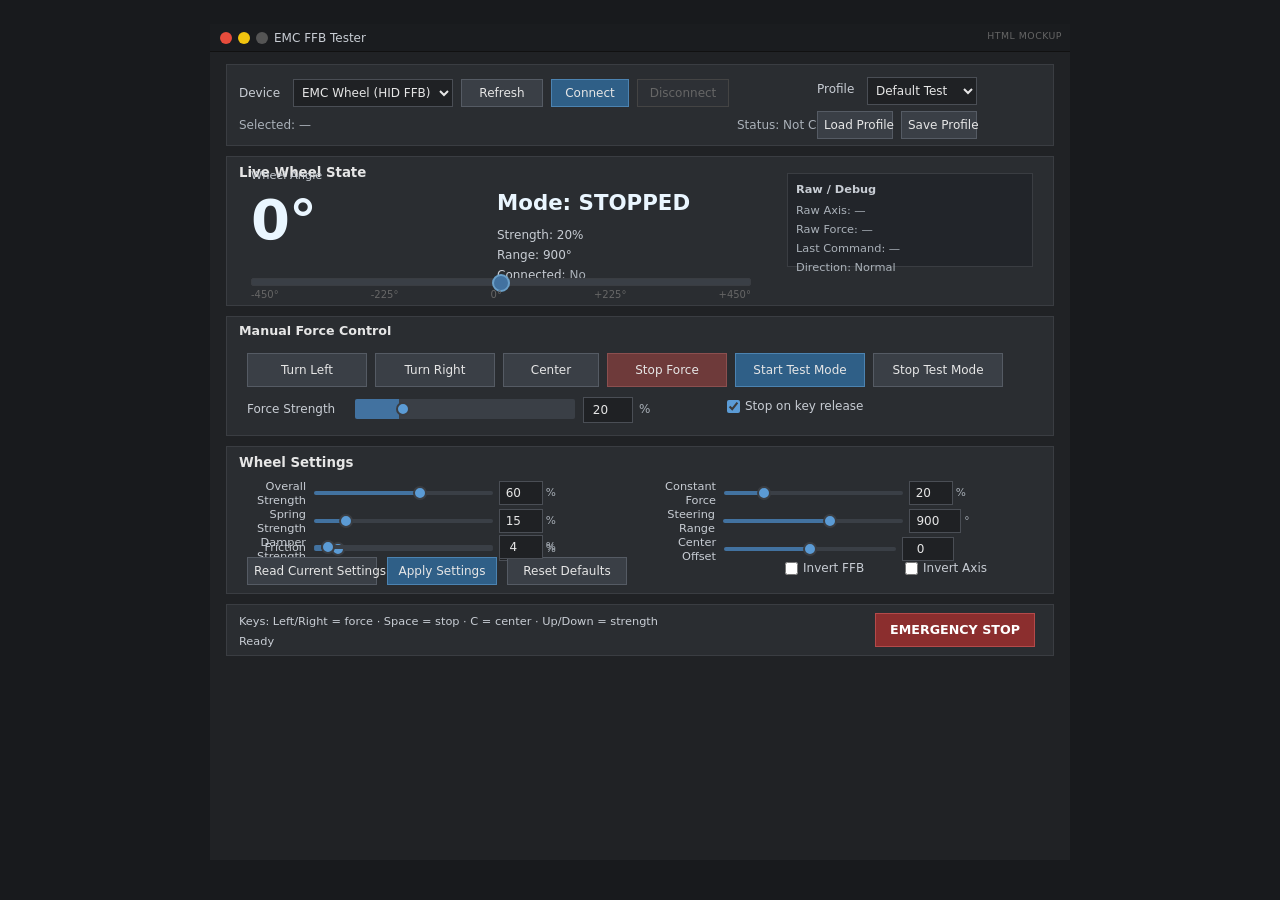
==== ui-mockup-tester/index.html @ 5492c354 "Add HTML mockup of EMC FFB Tester UI in ui-mockup-tester/ Co-authored-by: CyberBrainiac1 <85799791+C" ====
<!DOCTYPE html>
<html lang="en">
<head>
<meta charset="UTF-8">
<meta name="viewport" content="width=device-width, initial-scale=1.0">
<title>EMC FFB Tester – UI Mockup</title>
<style>
/* ── Reset / Base ───────────────────────────────────────────────────────── */
*, *::before, *::after { box-sizing: border-box; margin: 0; padding: 0; }

body {
  background: #181a1d;
  font-family: "Segoe UI", system-ui, sans-serif;
  font-size: 9pt;
  color: #E6E6E6;
  display: flex;
  justify-content: center;
  padding: 24px 12px 40px;
  min-height: 100vh;
}

/* ── App window ─────────────────────────────────────────────────────────── */
#app-window {
  width: 860px;
  background: #202225;
  position: relative;
  user-select: none;
}

/* title bar chrome */
#title-bar {
  background: #1A1C1F;
  border-bottom: 1px solid #111;
  height: 28px;
  display: flex;
  align-items: center;
  padding: 0 10px;
  gap: 6px;
}
#title-bar .tb-title { flex: 1; font-size: 9pt; color: #C8CDD4; }
.tb-btn {
  width: 12px; height: 12px; border-radius: 50%;
  border: none; cursor: default; display: inline-block;
}
.tb-close   { background: #e74c3c; }
.tb-min     { background: #f1c40f; }
.tb-noresize{ background: #555; cursor: not-allowed; }

/* ── Panel base ─────────────────────────────────────────────────────────── */
.panel {
  background: #2A2D31;
  border: 1px solid #3A3D42;
  position: absolute;
}

.panel-title {
  position: absolute;
  font-size: 10pt;
  font-weight: 700;
  color: #E6E6E6;
  left: 12px; top: 8px;
}

/* ── Content area (below title bar) ─────────────────────────────────────── */
#content {
  position: relative;
  height: 620px;         /* inner content height */
  background: #202225;
  overflow: hidden;
}

/* ── Typography helpers ─────────────────────────────────────────────────── */
.dim  { color: #C8CDD4; }
.dim2 { color: #AAB1B9; }
.warn { color: #D8B86A; font-size: 8pt; }
.active-color { color: #4CAF50; }
.error-color  { color: #C94040; }
.left-color   { color: #5B9BD5; }
.right-color  { color: #D57B5B; }
.info-color   { color: #EAF6FF; }

/* ── Buttons ─────────────────────────────────────────────────────────────── */
button {
  background: #3A3F46;
  color: #E6E6E6;
  border: 1px solid #555B64;
  font-family: inherit;
  font-size: 9pt;
  cursor: pointer;
  padding: 0 6px;
  border-radius: 0;
  line-height: 1;
  white-space: nowrap;
  transition: background 0.08s;
}
button:hover { background: #4A5059; }
button:active { background: #545C66; }
button:disabled { color: #666; border-color: #444; cursor: default; background: #2D3035; }

button.primary  { background: #2F5F87; border-color: #4C83B1; }
button.primary:hover { background: #3972A0; }
button.danger   { background: #6E3A3A; border-color: #8B4F4F; }
button.danger:hover { background: #8B4A4A; }
button.emerg    { background: #8B2E2E; border-color: #B44A4A; color: #fff; font-weight: 700; }
button.emerg:hover { background: #B44A4A; }
button.active-preset { background: #2F5F87 !important; border-color: #4C83B1 !important; }

/* ── Inputs ──────────────────────────────────────────────────────────────── */
select, input[type="number"] {
  background: #1F2124;
  color: #E6E6E6;
  border: 1px solid #4A4E55;
  font-family: inherit;
  font-size: 9pt;
  padding: 0 4px;
  outline: none;
}
select { cursor: pointer; }
select:focus, input[type="number"]:focus { border-color: #4C83B1; }

input[type="range"] {
  -webkit-appearance: none;
  appearance: none;
  background: #3A3F46;
  height: 4px;
  border-radius: 2px;
  outline: none;
  cursor: pointer;
  width: 100%;
}
input[type="range"]::-webkit-slider-thumb {
  -webkit-appearance: none;
  appearance: none;
  width: 14px; height: 14px;
  border-radius: 50%;
  background: #5B9BD5;
  cursor: pointer;
  border: 2px solid #3A3D42;
}
input[type="range"]::-moz-range-thumb {
  width: 14px; height: 14px;
  border-radius: 50%;
  background: #5B9BD5;
  cursor: pointer;
  border: 2px solid #3A3D42;
}
/* filled track via gradient */
input[type="range"].rangetrack {
  background: linear-gradient(to right, #4272A0 0%, #4272A0 var(--val,20%), #3A3F46 var(--val,20%), #3A3F46 100%);
}

input[type="checkbox"] { accent-color: #5B9BD5; cursor: pointer; }

/* label-checkbox combos */
.chk-label {
  display: flex; align-items: center; gap: 5px;
  font-size: 9pt; color: #C8CDD4; cursor: pointer;
}

/* ── Absolute-positioned content helpers ─────────────────────────────────── */
.abs { position: absolute; }

/* ── ═══════════════════════════════════════════════════════════════════════ */
/* SECTION 1 — TOP DEVICE BAR   X:16 Y:12 W:828 H:82                        */
/* ════════════════════════════════════════════════════════════════════════== */
#top-bar { left:16px; top:12px; width:828px; height:82px; }

#top-bar .lbl-device  { left:12px;  top:18px;  width:50px;  height:20px; line-height:20px; }
#top-bar #cbo-device  { left:66px;  top:14px;  width:160px; height:28px; }
#top-bar #btn-refresh { left:234px; top:14px;  width:82px;  height:28px; }
#top-bar #btn-connect { left:324px; top:14px;  width:78px;  height:28px; }
#top-bar #btn-disc    { left:410px; top:14px;  width:92px;  height:28px; }

#top-bar #lbl-selected   { left:12px;  top:52px; width:360px; height:16px; color:#AAB1B9; line-height:16px; }
#top-bar #lbl-conn-status{ left:510px; top:52px; width:200px; height:16px; color:#AAB1B9; line-height:16px; }

/* Profile controls — right side */
#top-bar .lbl-profile  { left:590px; top:14px; width:46px; height:20px; line-height:20px; }
#top-bar #cbo-profile  { left:640px; top:12px; width:110px; height:28px; }
/* load/save sit below */
#top-bar #btn-load-profile { left:590px; top:46px; width:76px; height:28px; }
#top-bar #btn-save-profile { left:674px; top:46px; width:76px; height:28px; }

/* ── ═══════════════════════════════════════════════════════════════════════ */
/* SECTION 2 — LIVE STATUS PANEL   X:16 Y:104 W:828 H:150                   */
/* ════════════════════════════════════════════════════════════════════════== */
#live-panel { left:16px; top:104px; width:828px; height:150px; }

/* A — Large angle */
#lbl-angle-title { left:24px; top:10px; width:100px; height:16px; color:#C8CDD4; font-size:8.5pt; line-height:16px; }
#lbl-angle {
  position: absolute;
  left:24px; top:28px; width:220px; height:70px;
  font-size:42pt; font-weight:700;
  color: #EAF6FF;
  line-height:70px;
  letter-spacing:-1px;
  transition: color 0.15s;
}

/* C — Force mode */
#lbl-force-mode {
  position: absolute;
  left:270px; top:28px; width:260px; height:36px;
  font-size:16pt; font-weight:700;
  color: #EAF6FF;
  line-height:36px;
}

/* D — State lines */
#live-state-lines {
  position: absolute;
  left:270px; top:68px; width:260px; height:64px;
  color:#C8CDD4; font-size:9pt; line-height:20px;
}

/* E — Raw values */
#raw-values {
  position: absolute;
  left:560px; top:16px; width:246px; height:94px;
  color:#AAB1B9; font-size:8.5pt; line-height:19px;
  background: #22252A;
  border: 1px solid #3A3D42;
  padding: 6px 8px;
}
#raw-values .rv-title { font-weight:700; color:#C8CDD4; margin-bottom:2px; }

/* F — Position bar */
#pos-bar-wrap {
  position: absolute;
  left:24px; top:112px; width:500px; height:26px;
}
#pos-track {
  position: absolute;
  top:9px; left:0; width:100%; height:8px;
  background: #3A3F46;
  border: 1px solid #3A3D42;
  border-radius: 2px;
  overflow: visible;
}
#pos-center-mark {
  position: absolute;
  left:50%; top:-4px;
  width:2px; height:16px;
  background: #555B64;
  transform: translateX(-50%);
}
#pos-marker {
  position: absolute;
  top:-5px; left:50%;
  width:18px; height:18px;
  background: #4272A0;
  border: 2px solid #6A9FC8;
  border-radius: 50%;
  transform: translateX(-50%);
  transition: left 0.12s;
  cursor: default;
}
#pos-labels {
  position: absolute;
  top:20px; left:0; width:100%;
  display:flex; justify-content:space-between;
  font-size:7.5pt; color:#666;
}

/* ── ═══════════════════════════════════════════════════════════════════════ */
/* SECTION 3 — MANUAL FORCE CONTROL   X:16 Y:264 W:828 H:120                */
/* ════════════════════════════════════════════════════════════════════════== */
#force-panel { left:16px; top:264px; width:828px; height:120px; }
#force-panel .panel-title { top:6px; font-size:9.5pt; }

/* button row Y:40 */
#force-panel #btn-turn-left  { left:20px;  top:36px; width:120px; height:34px; }
#force-panel #btn-turn-right { left:148px; top:36px; width:120px; height:34px; }
#force-panel #btn-center     { left:276px; top:36px; width:96px;  height:34px; }
#force-panel #btn-stop-force { left:380px; top:36px; width:120px; height:34px; }
#force-panel #btn-start-test { left:508px; top:36px; width:130px; height:34px; }
#force-panel #btn-stop-test  { left:646px; top:36px; width:130px; height:34px; }

/* strength row */
#force-panel .lbl-str   { left:20px;  top:84px; width:100px; height:16px; line-height:16px; color:#C8CDD4; }
#force-panel #sld-str   { left:128px; top:82px; width:220px; height:20px; }
#force-panel #num-str   { left:356px; top:80px; width:50px;  height:26px; text-align:center; }
#force-panel .lbl-pct   { left:412px; top:84px; width:20px;  height:16px; color:#AAB1B9; line-height:16px; }
#force-panel #chk-stop-key-wrap { left:500px; top:82px; }

/* ── ═══════════════════════════════════════════════════════════════════════ */
/* SECTION 4 — WHEEL SETTINGS   X:16 Y:394 W:828 H:148                      */
/* ════════════════════════════════════════════════════════════════════════== */
#settings-panel { left:16px; top:394px; width:828px; height:148px; }

/* two-column layout */
/* Left column: label X:20, slider X:140, numeric X:316 */
/* Right column: label X:430, slider X:560, numeric X:736 */
/* rows Y: 32, 60, 88, 116 */

.sl-row { position: absolute; display: flex; align-items: center; gap: 0; }
.sl-label  { width:110px; color:#C8CDD4; font-size:8.5pt; text-align:right; padding-right:8px; }
.sl-slider { width:166px; }
.sl-num    { width:44px;  height:24px; text-align:center; margin-left:6px; }
.sl-suffix { width:20px;  color:#AAB1B9; font-size:8pt; padding-left:3px; line-height:24px; }

/* left col rows */
.lc-r1 { left:20px; top:32px; }
.lc-r2 { left:20px; top:60px; }
.lc-r3 { left:20px; top:88px; }
.lc-r4 { left:20px; top:116px; }

/* right col rows */
.rc-r1 { left:430px; top:32px; }
.rc-r2 { left:430px; top:60px; }
.rc-r3 { left:430px; top:88px; }

/* checkboxes */
#chk-inv-ffb-wrap  { position:absolute; left:558px; top:114px; }
#chk-inv-axis-wrap { position:absolute; left:678px; top:114px; }

/* settings action buttons */
#settings-panel #btn-read-settings  { position:absolute; left:20px;  top:110px; width:130px; height:28px; }
#settings-panel #btn-apply-settings { position:absolute; left:160px; top:110px; width:110px; height:28px; }
#settings-panel #btn-reset-defaults { position:absolute; left:280px; top:110px; width:120px; height:28px; }

/* ── ═══════════════════════════════════════════════════════════════════════ */
/* SECTION 5 — BOTTOM BAR   X:16 Y:552 W:828 H:52                           */
/* ════════════════════════════════════════════════════════════════════════== */
#bottom-bar { left:16px; top:552px; width:828px; height:52px; }

#bottom-bar #lbl-kb-help   { position:absolute; left:12px; top:8px;  width:420px; height:16px; color:#C8CDD4; font-size:8.5pt; line-height:16px; }
#bottom-bar #lbl-status    { position:absolute; left:12px; top:28px; width:500px; height:16px; color:#C8CDD4; font-size:8.5pt; line-height:16px; }
#bottom-bar #btn-emerg-stop{ position:absolute; left:648px; top:8px; width:160px; height:34px; font-size:9.5pt; }

/* ── Toast notification ─────────────────────────────────────────────────── */
#toast {
  position: fixed;
  bottom: 16px; right: 20px;
  background: #2A2D31;
  border: 1px solid #3A3D42;
  color: #C8CDD4;
  padding: 6px 14px;
  font-size: 8.5pt;
  opacity: 0;
  pointer-events: none;
  transition: opacity 0.2s;
  z-index: 999;
}
#toast.show { opacity: 1; }

/* ── Mockup badge ───────────────────────────────────────────────────────── */
#mockup-badge {
  position: absolute;
  right: 8px; top: 6px;
  font-size: 7pt;
  color: #666;
  letter-spacing: 0.5px;
  text-transform: uppercase;
  pointer-events: none;
}
</style>
</head>
<body>

<div id="app-window">

  <!-- Title bar chrome -->
  <div id="title-bar">
    <span class="tb-btn tb-close" title="Close"></span>
    <span class="tb-btn tb-min"   title="Minimise"></span>
    <span class="tb-btn tb-noresize" title="Maximise disabled"></span>
    <span class="tb-title">EMC FFB Tester</span>
    <span id="mockup-badge">HTML Mockup</span>
  </div>

  <!-- ═══════════════════════════════════════════════════════════════════════ -->
  <!-- CONTENT AREA                                                           -->
  <!-- ═══════════════════════════════════════════════════════════════════════ -->
  <div id="content">

    <!-- ── SECTION 1: TOP DEVICE BAR ─────────────────────────────────────── -->
    <div id="top-bar" class="panel abs">

      <!-- device label -->
      <span class="abs lbl-device dim">Device</span>

      <!-- device dropdown -->
      <select id="cbo-device" class="abs">
        <option value="">— No device found —</option>
        <option value="wheel1" selected>EMC Wheel (HID FFB)</option>
        <option value="wheel2">Logitech G29</option>
        <option value="wheel3">Thrustmaster T300</option>
      </select>

      <button id="btn-refresh"  class="abs" onclick="doRefresh()">Refresh</button>
      <button id="btn-connect"  class="abs primary" onclick="doConnect()">Connect</button>
      <button id="btn-disc"     class="abs" onclick="doDisconnect()" disabled>Disconnect</button>

      <span id="lbl-selected"    class="abs">Selected: —</span>
      <span id="lbl-conn-status" class="abs">Status: Not Connected</span>

      <!-- Profile controls -->
      <span class="abs lbl-profile dim">Profile</span>
      <select id="cbo-profile" class="abs">
        <option>Default Test</option>
        <option>Low Force Bench</option>
        <option>Strong Center</option>
        <option>Left/Right Debug</option>
      </select>
      <button id="btn-load-profile" class="abs" onclick="doLoadProfile()">Load Profile</button>
      <button id="btn-save-profile" class="abs" onclick="doSaveProfile()">Save Profile</button>
    </div>

    <!-- ── SECTION 2: LIVE STATUS / WHEEL STATE ───────────────────────────── -->
    <div id="live-panel" class="panel abs">
      <span class="panel-title">Live Wheel State</span>

      <!-- A — Angle label -->
      <span id="lbl-angle-title" class="abs dim">Wheel Angle</span>

      <!-- A — Large angle number -->
      <div id="lbl-angle" class="abs info-color">0°</div>

      <!-- C — Force mode -->
      <div id="lbl-force-mode" class="abs info-color">Mode: STOPPED</div>

      <!-- D — State lines -->
      <div id="live-state-lines" class="abs">
        <div>Strength: <span id="live-strength">20</span>%</div>
        <div>Range: <span id="live-range">900</span>°</div>
        <div>Connected: <span id="live-conn" class="dim2">No</span></div>
      </div>

      <!-- E — Raw values -->
      <div id="raw-values" class="abs">
        <div class="rv-title">Raw / Debug</div>
        <div>Raw Axis: <span id="raw-axis">—</span></div>
        <div>Raw Force: <span id="raw-force">—</span></div>
        <div>Last Command: <span id="last-cmd">—</span></div>
        <div>Direction: <span id="raw-dir">Normal</span></div>
      </div>

      <!-- F — Wheel position bar -->
      <div id="pos-bar-wrap" class="abs">
        <div id="pos-track">
          <div id="pos-center-mark"></div>
          <div id="pos-marker"></div>
        </div>
        <div id="pos-labels">
          <span>-450°</span>
          <span>-225°</span>
          <span>0°</span>
          <span>+225°</span>
          <span>+450°</span>
        </div>
      </div>
    </div>

    <!-- ── SECTION 3: MANUAL FORCE CONTROL ───────────────────────────────── -->
    <div id="force-panel" class="panel abs">
      <span class="panel-title">Manual Force Control</span>

      <!-- buttons row -->
      <button id="btn-turn-left"  class="abs"          onmousedown="startForce('left')"  onmouseup="releaseForce()"  onmouseleave="releaseForce()">Turn Left</button>
      <button id="btn-turn-right" class="abs"          onmousedown="startForce('right')" onmouseup="releaseForce()"  onmouseleave="releaseForce()">Turn Right</button>
      <button id="btn-center"     class="abs"          onclick="doCenter()">Center</button>
      <button id="btn-stop-force" class="abs danger"   onclick="doStopForce()">Stop Force</button>
      <button id="btn-start-test" class="abs primary"  onclick="doStartTest()">Start Test Mode</button>
      <button id="btn-stop-test"  class="abs"          onclick="doStopTest()">Stop Test Mode</button>

      <!-- strength row -->
      <span class="abs lbl-str dim">Force Strength</span>
      <input id="sld-str" class="abs rangetrack" type="range" min="0" max="100" value="20"
             oninput="syncStrength(this.value, 'sld')">
      <input id="num-str" class="abs" type="number" min="0" max="100" value="20"
             oninput="syncStrength(this.value, 'num')">
      <span class="abs lbl-pct dim2">%</span>
      <span id="chk-stop-key-wrap" class="abs">
        <label class="chk-label">
          <input id="chk-stop-key" type="checkbox" checked>
          Stop on key release
        </label>
      </span>
    </div>

    <!-- ── SECTION 4: WHEEL SETTINGS ─────────────────────────────────────── -->
    <div id="settings-panel" class="panel abs">
      <span class="panel-title">Wheel Settings</span>

      <!-- LEFT COLUMN -->
      <!-- Row 1: Overall Strength -->
      <div class="sl-row abs lc-r1">
        <span class="sl-label">Overall Strength</span>
        <input class="sl-slider rangetrack" type="range" min="0" max="100" value="60"
               data-pair="nud-overall" oninput="syncPair(this)">
        <input class="sl-num" id="nud-overall" type="number" min="0" max="100" value="60"
               data-pair-sld="0" oninput="syncPairNum(this)">
        <span class="sl-suffix dim2">%</span>
      </div>

      <!-- Row 2: Spring Strength -->
      <div class="sl-row abs lc-r2">
        <span class="sl-label">Spring Strength</span>
        <input class="sl-slider rangetrack" type="range" min="0" max="100" value="15"
               data-pair="nud-spring" oninput="syncPair(this)">
        <input class="sl-num" id="nud-spring" type="number" min="0" max="100" value="15"
               data-pair-sld="1" oninput="syncPairNum(this)">
        <span class="sl-suffix dim2">%</span>
      </div>

      <!-- Row 3: Damper Strength -->
      <div class="sl-row abs lc-r3">
        <span class="sl-label">Damper Strength</span>
        <input class="sl-slider rangetrack" type="range" min="0" max="100" value="10"
               data-pair="nud-damper" oninput="syncPair(this)">
        <input class="sl-num" id="nud-damper" type="number" min="0" max="100" value="10"
               data-pair-sld="2" oninput="syncPairNum(this)">
        <span class="sl-suffix dim2">%</span>
      </div>

      <!-- Row 4: Friction Strength  (also used for settings-action buttons) -->
      <div class="sl-row abs lc-r4" id="lc-r4-friction" style="top:116px; left:20px;">
        <!-- Friction row is hidden behind action buttons; move up slightly -->
      </div>

      <!-- RIGHT COLUMN -->
      <!-- Row 1: Constant Force -->
      <div class="sl-row abs rc-r1">
        <span class="sl-label">Constant Force</span>
        <input class="sl-slider rangetrack" type="range" min="0" max="100" value="20"
               data-pair="nud-const" oninput="syncPair(this)">
        <input class="sl-num" id="nud-const" type="number" min="0" max="100" value="20"
               oninput="syncPairNum(this)">
        <span class="sl-suffix dim2">%</span>
      </div>

      <!-- Row 2: Steering Range -->
      <div class="sl-row abs rc-r2">
        <span class="sl-label">Steering Range</span>
        <input class="sl-slider rangetrack" type="range" min="90" max="1440" value="900"
               data-pair="nud-range" oninput="syncPair(this); document.getElementById('live-range').textContent=this.value;">
        <input class="sl-num" id="nud-range" type="number" min="90" max="1440" value="900"
               style="width:52px" oninput="syncPairNum(this)">
        <span class="sl-suffix dim2">°</span>
      </div>

      <!-- Row 3: Center Offset -->
      <div class="sl-row abs rc-r3">
        <span class="sl-label">Center Offset</span>
        <input class="sl-slider rangetrack" type="range" min="-500" max="500" value="0"
               data-pair="nud-center-off" oninput="syncPair(this)">
        <input class="sl-num" id="nud-center-off" type="number" min="-500" max="500" value="0"
               style="width:52px" oninput="syncPairNum(this)">
      </div>

      <!-- Checkboxes -->
      <span id="chk-inv-ffb-wrap">
        <label class="chk-label">
          <input id="chk-inv-ffb"  type="checkbox"> Invert FFB
        </label>
      </span>
      <span id="chk-inv-axis-wrap">
        <label class="chk-label">
          <input id="chk-inv-axis" type="checkbox"> Invert Axis
        </label>
      </span>

      <!-- Action buttons -->
      <button id="btn-read-settings"  onclick="doReadSettings()">Read Current Settings</button>
      <button id="btn-apply-settings" class="primary" onclick="doApplySettings()">Apply Settings</button>
      <button id="btn-reset-defaults" onclick="doResetDefaults()">Reset Defaults</button>

      <!-- Friction row (Row 4 left) — shifted up to avoid overlap with action buttons -->
      <div class="sl-row abs" style="top:88px; left:20px;">
        <span class="sl-label">Friction</span>
        <input class="sl-slider rangetrack" type="range" min="0" max="100" value="4"
               data-pair="nud-friction" oninput="syncPair(this)">
        <input class="sl-num" id="nud-friction" type="number" min="0" max="100" value="4"
               oninput="syncPairNum(this)">
        <span class="sl-suffix dim2">%</span>
      </div>

    </div>

    <!-- ── SECTION 5: BOTTOM BAR ──────────────────────────────────────────── -->
    <div id="bottom-bar" class="panel abs">
      <span id="lbl-kb-help" class="dim">Keys: Left/Right = force · Space = stop · C = center · Up/Down = strength</span>
      <span id="lbl-status"  class="dim">Ready</span>
      <button id="btn-emerg-stop" class="emerg" onclick="doEmergencyStop()">EMERGENCY STOP</button>
    </div>

  </div><!-- /content -->
</div><!-- /app-window -->

<div id="toast"></div>

<!-- ═══════════════════════════════════════════════════════════════════════ -->
<!-- JAVASCRIPT                                                             -->
<!-- ═══════════════════════════════════════════════════════════════════════ -->
<script>
"use strict";

// ── App state ─────────────────────────────────────────────────────────────

const state = {
  connected: false,
  testMode: false,
  currentForce: 'none',  // 'none' | 'left' | 'right' | 'center'
  angle: 0,
  strength: 20,
  liveAngleAnim: null,
  keyLeft: false,
  keyRight: false,
};

// ── Slider ↔ number sync ──────────────────────────────────────────────────

function updateRangeTrack(el) {
  const min = parseFloat(el.min) || 0;
  const max = parseFloat(el.max) || 100;
  const val = parseFloat(el.value);
  const pct = ((val - min) / (max - min) * 100).toFixed(1);
  el.style.setProperty('--val', pct + '%');
  el.style.background = `linear-gradient(to right, #4272A0 0%, #4272A0 ${pct}%, #3A3F46 ${pct}%, #3A3F46 100%)`;
}

function syncPair(sliderEl) {
  const numId = sliderEl.getAttribute('data-pair');
  if (numId) {
    const numEl = document.getElementById(numId);
    if (numEl) numEl.value = sliderEl.value;
  }
  updateRangeTrack(sliderEl);
}

function syncPairNum(numEl) {
  // find sibling slider in same .sl-row
  const row = numEl.closest('.sl-row');
  if (!row) return;
  const sld = row.querySelector('input[type="range"]');
  if (sld) {
    sld.value = numEl.value;
    updateRangeTrack(sld);
  }
}

function syncStrength(val, source) {
  val = Math.max(0, Math.min(100, parseInt(val) || 0));
  document.getElementById('sld-str').value = val;
  document.getElementById('num-str').value = val;
  updateRangeTrack(document.getElementById('sld-str'));
  state.strength = val;
  document.getElementById('live-strength').textContent = val;
  document.getElementById('raw-force').textContent = state.connected ? val : '—';
}

// ── Initialise all range tracks ───────────────────────────────────────────

document.querySelectorAll('input[type="range"].rangetrack').forEach(el => {
  updateRangeTrack(el);
});

// ── Status helpers ────────────────────────────────────────────────────────

function setStatus(msg) {
  document.getElementById('lbl-status').textContent = msg;
}

function setForceMode(label, cssClass) {
  const el = document.getElementById('lbl-force-mode');
  el.textContent = 'Mode: ' + label;
  el.className = 'abs ' + (cssClass || 'info-color');
}

function showToast(msg, duration = 1800) {
  const t = document.getElementById('toast');
  t.textContent = msg;
  t.classList.add('show');
  clearTimeout(t._tid);
  t._tid = setTimeout(() => t.classList.remove('show'), duration);
}

// ── Angle indicator ───────────────────────────────────────────────────────

function setAngle(deg) {
  // clamp to ±450 for visual bar
  const clampedDeg = Math.max(-450, Math.min(450, deg));
  state.angle = deg;

  document.getElementById('lbl-angle').textContent = Math.round(deg) + '°';

  // colour hint
  const el = document.getElementById('lbl-angle');
  if (Math.abs(deg) < 15) el.className = 'abs info-color';
  else if (deg < 0)        el.className = 'abs left-color';
  else                     el.className = 'abs right-color';

  // position bar: 0% = far left (-450), 50% = center, 100% = far right (+450)
  const pct = ((clampedDeg + 450) / 900) * 100;
  document.getElementById('pos-marker').style.left = pct + '%';

  document.getElementById('raw-axis').textContent = state.connected
    ? Math.round(deg * 13.6).toString()
    : '—';
}

// ── Simulated live angle animation ────────────────────────────────────────

function startAngleAnim(targetDeg, speed = 3) {
  stopAngleAnim();
  state.liveAngleAnim = setInterval(() => {
    const cur = state.angle;
    const diff = targetDeg - cur;
    if (Math.abs(diff) < 0.5) {
      setAngle(targetDeg);
    } else {
      setAngle(cur + diff * 0.12 + (diff > 0 ? speed : -speed) * 0.04);
    }
  }, 30);
}

function stopAngleAnim() {
  if (state.liveAngleAnim) {
    clearInterval(state.liveAngleAnim);
    state.liveAngleAnim = null;
  }
}

function animateTo(deg) {
  startAngleAnim(deg);
}

// ── Device connect / disconnect ───────────────────────────────────────────

function doRefresh() {
  const cbo = document.getElementById('cbo-device');
  setStatus('Scanning for devices…');
  // simulate a brief scan
  cbo.disabled = true;
  setTimeout(() => {
    cbo.disabled = false;
    setStatus('Found 1 device.');
    showToast('Devices refreshed');
  }, 600);
}

function doConnect() {
  const cbo = document.getElementById('cbo-device');
  const name = cbo.options[cbo.selectedIndex]?.text || '—';
  if (!cbo.value) { setStatus('No device selected.'); return; }

  state.connected = true;
  document.getElementById('btn-connect').disabled  = true;
  document.getElementById('btn-disc').disabled     = false;
  document.getElementById('lbl-conn-status').textContent = 'Status: Connected';
  document.getElementById('lbl-conn-status').className   = 'abs active-color';
  document.getElementById('lbl-selected').textContent    = 'Selected: ' + name;
  document.getElementById('live-conn').textContent       = 'Yes';
  document.getElementById('live-conn').className         = 'active-color';
  document.getElementById('raw-force').textContent       = state.strength;
  document.getElementById('raw-axis').textContent        = '0';
  document.getElementById('raw-dir').textContent         = 'Normal';
  setStatus('Connected to ' + name);
  showToast('Connected to ' + name);

  // simulate live angle drift
  setAngle(0);
  startAngleAnim(0, 0.5);
}

function doDisconnect() {
  state.connected = false;
  state.currentForce = 'none';
  stopAngleAnim();
  setAngle(0);

  document.getElementById('btn-connect').disabled  = false;
  document.getElementById('btn-disc').disabled     = true;
  document.getElementById('lbl-conn-status').textContent = 'Status: Not Connected';
  document.getElementById('lbl-conn-status').className   = 'abs dim2';
  document.getElementById('live-conn').textContent       = 'No';
  document.getElementById('live-conn').className         = 'dim2';
  document.getElementById('raw-axis').textContent        = '—';
  document.getElementById('raw-force').textContent       = '—';
  document.getElementById('last-cmd').textContent        = '—';
  setForceMode('STOPPED', 'info-color');
  setStatus('Disconnected.');
  showToast('Disconnected');
}

// ── Force commands ────────────────────────────────────────────────────────

function startForce(dir) {
  if (!state.connected) { setStatus('Not connected.'); return; }
  stopAngleAnim();

  if (dir === 'left') {
    state.currentForce = 'left';
    setForceMode('LEFT FORCE', 'left-color');
    setStatus('Sending left force (' + state.strength + '%)');
    document.getElementById('last-cmd').textContent = 'LEFT';
    animateTo(-120 * (state.strength / 100));
  } else if (dir === 'right') {
    state.currentForce = 'right';
    setForceMode('RIGHT FORCE', 'right-color');
    setStatus('Sending right force (' + state.strength + '%)');
    document.getElementById('last-cmd').textContent = 'RIGHT';
    animateTo(120 * (state.strength / 100));
  }
}

function releaseForce() {
  if (document.getElementById('chk-stop-key').checked) doStopForce();
}

function doCenter() {
  if (!state.connected) { setStatus('Not connected.'); return; }
  state.currentForce = 'center';
  setForceMode('CENTERING', 'active-color');
  setStatus('Centering…');
  document.getElementById('last-cmd').textContent = 'CENTER';
  animateTo(0);
}

function doStopForce() {
  if (!state.connected && !state.testMode) { setStatus('Not connected.'); return; }
  stopAngleAnim();
  state.currentForce = 'none';
  state.testMode = false;
  setForceMode('STOPPED', 'info-color');
  setStatus('Force stopped.');
  document.getElementById('last-cmd').textContent = 'STOP';
  document.getElementById('btn-start-test').classList.remove('active-preset');
  // gentle return to center
  startAngleAnim(0, 0.3);
}

function doStartTest() {
  if (!state.connected) { setStatus('Not connected.'); return; }
  state.testMode = true;
  setForceMode('TEST MODE', 'warn');
  setStatus('Test mode active — use keys or buttons.');
  document.getElementById('btn-start-test').classList.add('active-preset');
  document.getElementById('last-cmd').textContent = 'TEST_MODE';
  showToast('Test mode started');
}

function doStopTest() {
  doStopForce();
  showToast('Test mode stopped');
}

function doEmergencyStop() {
  stopAngleAnim();
  state.currentForce = 'none';
  state.testMode = false;
  setForceMode('STOPPED', 'info-color');
  setStatus('EMERGENCY STOP.');
  document.getElementById('last-cmd').textContent = 'ESTOP';
  document.getElementById('btn-start-test').classList.remove('active-preset');
  setAngle(0);
  showToast('⚠ EMERGENCY STOP', 2500);
}

// ── Profile controls ──────────────────────────────────────────────────────

function doLoadProfile() {
  const name = document.getElementById('cbo-profile').value;
  const profiles = {
    'Default Test':    { overall:60, spring:15, damper:10, friction:4, constForce:20, range:900 },
    'Low Force Bench': { overall:20, spring:10, damper:0,  friction:0, constForce:10, range:900 },
    'Strong Center':   { overall:60, spring:80, damper:20, friction:10, constForce:20, range:900 },
    'Left/Right Debug':{ overall:40, spring:0,  damper:0,  friction:0, constForce:40, range:900 },
  };
  const p = profiles[name];
  if (!p) return;

  // populate sliders
  setSliderRow('nud-overall',  p.overall);
  setSliderRow('nud-spring',   p.spring);
  setSliderRow('nud-damper',   p.damper);
  setSliderRow('nud-friction', p.friction);
  setSliderRow('nud-const',    p.constForce);
  setSliderRow('nud-range',    p.range);

  document.getElementById('live-range').textContent = p.range;
  setStatus('Profile loaded: ' + name + ' — press Apply Settings to send.');
  showToast('Profile loaded: ' + name);
}

function doSaveProfile() {
  const name = document.getElementById('cbo-profile').value || 'Profile';
  setStatus('Profile saved: ' + name + ' (local)');
  showToast('Profile saved: ' + name);
}

function setSliderRow(numId, value) {
  const numEl = document.getElementById(numId);
  if (!numEl) return;
  numEl.value = value;
  syncPairNum(numEl);
}

// ── Settings panel ────────────────────────────────────────────────────────

function doReadSettings() {
  if (!state.connected) {
    setStatus('Not connected — showing app defaults.');
    showToast('Not connected — defaults shown');
    return;
  }
  // simulate reading from device
  setStatus('Reading settings from device…');
  setTimeout(() => {
    setSliderRow('nud-overall',  60);
    setSliderRow('nud-spring',   15);
    setSliderRow('nud-damper',   10);
    setSliderRow('nud-friction', 4);
    setSliderRow('nud-const',    20);
    setSliderRow('nud-range',    900);
    setSliderRow('nud-center-off', 0);
    document.getElementById('chk-inv-ffb').checked  = false;
    document.getElementById('chk-inv-axis').checked = false;
    document.getElementById('live-range').textContent = '900';
    setStatus('Settings read from device.');
    showToast('Settings loaded from device');
  }, 400);
}

function doApplySettings() {
  if (!state.connected) {
    setStatus('Not connected — settings applied locally.');
    showToast('Applied locally (not connected)');
    return;
  }
  const overall = document.getElementById('nud-overall').value;
  const range   = document.getElementById('nud-range').value;
  document.getElementById('live-strength').textContent = overall;
  document.getElementById('live-range').textContent    = range;
  setStatus('Settings applied.');
  showToast('Settings applied');
}

function doResetDefaults() {
  setSliderRow('nud-overall',    20);
  setSliderRow('nud-spring',     20);
  setSliderRow('nud-damper',     0);
  setSliderRow('nud-friction',   0);
  setSliderRow('nud-const',      20);
  setSliderRow('nud-range',      900);
  setSliderRow('nud-center-off', 0);
  document.getElementById('chk-inv-ffb').checked  = false;
  document.getElementById('chk-inv-axis').checked = false;
  document.getElementById('live-range').textContent = '900';
  setStatus('Reset to defaults.');
  showToast('Reset to defaults');
}

// ── Keyboard handling ─────────────────────────────────────────────────────

document.addEventListener('keydown', e => {
  if (['INPUT','SELECT','TEXTAREA'].includes(document.activeElement.tagName)) return;
  switch (e.code) {
    case 'ArrowLeft':
      if (!state.keyLeft) { state.keyLeft = true; startForce('left'); }
      e.preventDefault(); break;
    case 'ArrowRight':
      if (!state.keyRight) { state.keyRight = true; startForce('right'); }
      e.preventDefault(); break;
    case 'Space':
      doStopForce(); e.preventDefault(); break;
    case 'KeyC':
      doCenter(); e.preventDefault(); break;
    case 'ArrowUp': {
      const v = Math.min(100, state.strength + 5);
      syncStrength(v, 'key'); e.preventDefault(); break;
    }
    case 'ArrowDown': {
      const v = Math.max(0, state.strength - 5);
      syncStrength(v, 'key'); e.preventDefault(); break;
    }
  }
});

document.addEventListener('keyup', e => {
  if (['INPUT','SELECT','TEXTAREA'].includes(document.activeElement.tagName)) return;
  if (e.code === 'ArrowLeft') {
    state.keyLeft = false;
    if (document.getElementById('chk-stop-key').checked && !state.keyRight) releaseForce();
  }
  if (e.code === 'ArrowRight') {
    state.keyRight = false;
    if (document.getElementById('chk-stop-key').checked && !state.keyLeft) releaseForce();
  }
});

// ── Initial sync of all range tracks ─────────────────────────────────────

document.querySelectorAll('input[type="range"].rangetrack').forEach(updateRangeTrack);
syncStrength(20, 'init');

// ── Idle angle drift (cosmetic demo when connected) ───────────────────────

let driftInterval = null;
function startDrift() {
  if (driftInterval) return;
  driftInterval = setInterval(() => {
    if (state.connected && state.currentForce === 'none' && !state.testMode) {
      // small random drift
      const target = (Math.random() - 0.5) * 6;
      startAngleAnim(target, 0.1);
    }
  }, 3000);
}
startDrift();
</script>
</body>
</html>
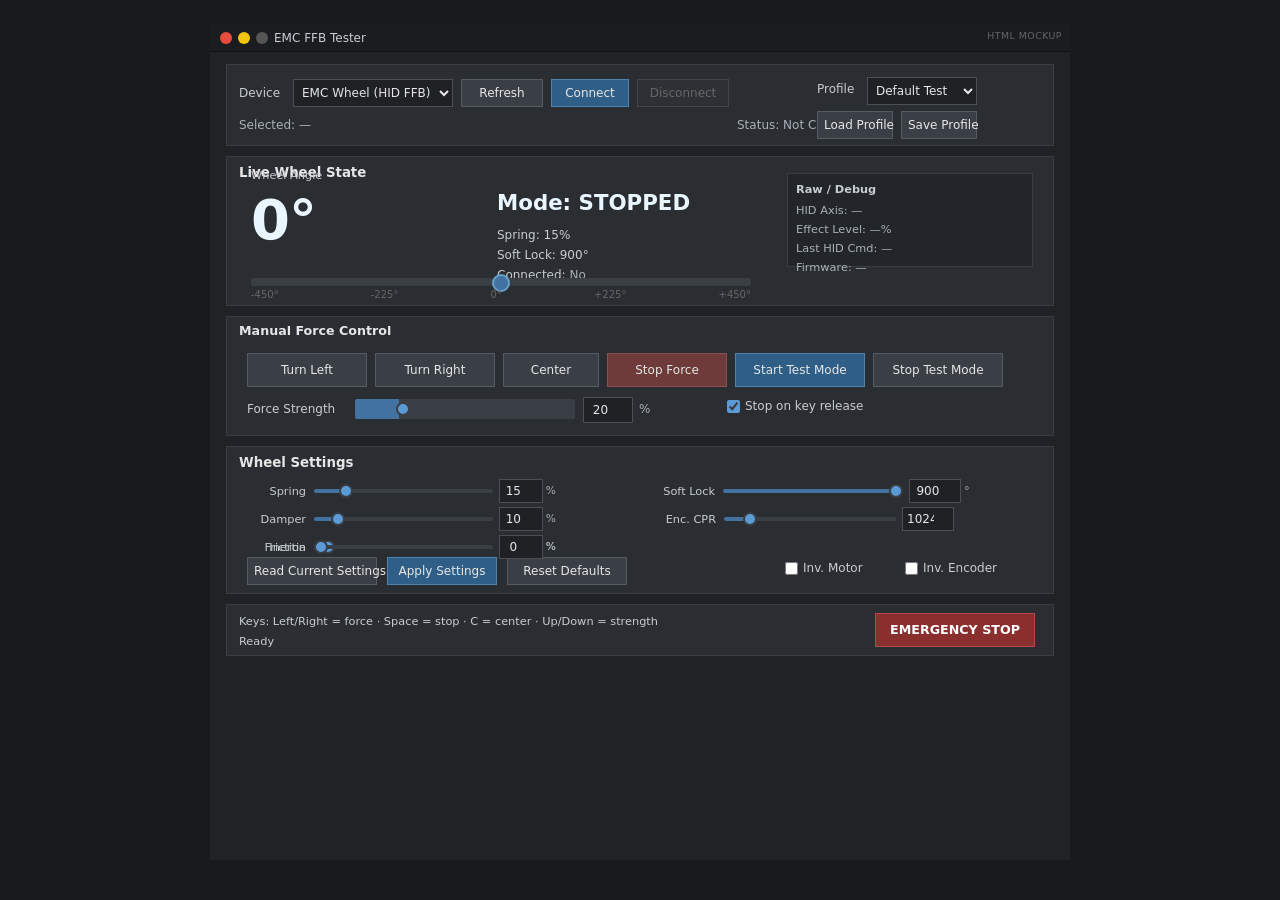
==== commit a6c19fdc: "Align mockup to EMC Lite HID protocol; add GitHub Pages for Chromebook preview Co-authored-by: Cyber" ====
--- a/ui-mockup-tester/index.html
+++ b/ui-mockup-tester/index.html
@@ -423,18 +423,18 @@
 
       <!-- D — State lines -->
       <div id="live-state-lines" class="abs">
-        <div>Strength: <span id="live-strength">20</span>%</div>
-        <div>Range: <span id="live-range">900</span>°</div>
+        <div>Spring: <span id="live-spring">15</span>%</div>
+        <div>Soft Lock: <span id="live-softlock">900</span>°</div>
         <div>Connected: <span id="live-conn" class="dim2">No</span></div>
       </div>
 
       <!-- E — Raw values -->
       <div id="raw-values" class="abs">
         <div class="rv-title">Raw / Debug</div>
-        <div>Raw Axis: <span id="raw-axis">—</span></div>
-        <div>Raw Force: <span id="raw-force">—</span></div>
-        <div>Last Command: <span id="last-cmd">—</span></div>
-        <div>Direction: <span id="raw-dir">Normal</span></div>
+        <div>HID Axis: <span id="raw-axis">—</span></div>
+        <div>Effect Level: <span id="raw-force">—</span>%</div>
+        <div>Last HID Cmd: <span id="last-cmd">—</span></div>
+        <div>Firmware: <span id="raw-dir">—</span></div>
       </div>
 
       <!-- F — Wheel position bar -->
@@ -485,32 +485,32 @@
       <span class="panel-title">Wheel Settings</span>
 
       <!-- LEFT COLUMN -->
-      <!-- Row 1: Overall Strength -->
+      <!-- Row 1: Spring (EMC Lite: SetSpring) -->
       <div class="sl-row abs lc-r1">
-        <span class="sl-label">Overall Strength</span>
-        <input class="sl-slider rangetrack" type="range" min="0" max="100" value="60"
+        <span class="sl-label">Spring</span>
+        <input class="sl-slider rangetrack" type="range" min="0" max="100" value="15"
                data-pair="nud-overall" oninput="syncPair(this)">
-        <input class="sl-num" id="nud-overall" type="number" min="0" max="100" value="60"
+        <input class="sl-num" id="nud-overall" type="number" min="0" max="100" value="15"
                data-pair-sld="0" oninput="syncPairNum(this)">
         <span class="sl-suffix dim2">%</span>
       </div>
 
-      <!-- Row 2: Spring Strength -->
+      <!-- Row 2: Damper (EMC Lite: SetDamper) -->
       <div class="sl-row abs lc-r2">
-        <span class="sl-label">Spring Strength</span>
-        <input class="sl-slider rangetrack" type="range" min="0" max="100" value="15"
+        <span class="sl-label">Damper</span>
+        <input class="sl-slider rangetrack" type="range" min="0" max="100" value="10"
                data-pair="nud-spring" oninput="syncPair(this)">
-        <input class="sl-num" id="nud-spring" type="number" min="0" max="100" value="15"
+        <input class="sl-num" id="nud-spring" type="number" min="0" max="100" value="10"
                data-pair-sld="1" oninput="syncPairNum(this)">
         <span class="sl-suffix dim2">%</span>
       </div>
 
-      <!-- Row 3: Damper Strength -->
+      <!-- Row 3: Friction (EMC Lite: SetFriction) -->
       <div class="sl-row abs lc-r3">
-        <span class="sl-label">Damper Strength</span>
-        <input class="sl-slider rangetrack" type="range" min="0" max="100" value="10"
+        <span class="sl-label">Friction</span>
+        <input class="sl-slider rangetrack" type="range" min="0" max="100" value="4"
                data-pair="nud-damper" oninput="syncPair(this)">
-        <input class="sl-num" id="nud-damper" type="number" min="0" max="100" value="10"
+        <input class="sl-num" id="nud-damper" type="number" min="0" max="100" value="4"
                data-pair-sld="2" oninput="syncPairNum(this)">
         <span class="sl-suffix dim2">%</span>
       </div>
@@ -521,28 +521,27 @@
       </div>
 
       <!-- RIGHT COLUMN -->
-      <!-- Row 1: Constant Force -->
+      <!-- Row 1: Soft Lock / steering angle limit (EMC Lite: SetSoftlock, 0–900°) -->
       <div class="sl-row abs rc-r1">
-        <span class="sl-label">Constant Force</span>
-        <input class="sl-slider rangetrack" type="range" min="0" max="100" value="20"
-               data-pair="nud-const" oninput="syncPair(this)">
-        <input class="sl-num" id="nud-const" type="number" min="0" max="100" value="20"
-               oninput="syncPairNum(this)">
-        <span class="sl-suffix dim2">%</span>
-      </div>
-
-      <!-- Row 2: Steering Range -->
-      <div class="sl-row abs rc-r2">
-        <span class="sl-label">Steering Range</span>
-        <input class="sl-slider rangetrack" type="range" min="90" max="1440" value="900"
-               data-pair="nud-range" oninput="syncPair(this); document.getElementById('live-range').textContent=this.value;">
-        <input class="sl-num" id="nud-range" type="number" min="90" max="1440" value="900"
+        <span class="sl-label">Soft Lock</span>
+        <input class="sl-slider rangetrack" type="range" min="0" max="900" value="900"
+               data-pair="nud-const" oninput="syncPair(this); document.getElementById('live-softlock').textContent=this.value;">
+        <input class="sl-num" id="nud-const" type="number" min="0" max="900" value="900"
                style="width:52px" oninput="syncPairNum(this)">
         <span class="sl-suffix dim2">°</span>
       </div>
 
-      <!-- Row 3: Center Offset -->
-      <div class="sl-row abs rc-r3">
+      <!-- Row 2: Encoder CPR (EMC Lite: SetCpr — hardware encoder resolution) -->
+      <div class="sl-row abs rc-r2">
+        <span class="sl-label">Enc. CPR</span>
+        <input class="sl-slider rangetrack" type="range" min="600" max="4096" value="1024"
+               data-pair="nud-range" oninput="syncPair(this)">
+        <input class="sl-num" id="nud-range" type="number" min="600" max="4096" value="1024"
+               style="width:52px" oninput="syncPairNum(this)">
+      </div>
+
+      <!-- Row 3: hidden — EMC Lite centering is handled by Set Center button, not offset slider -->
+      <div class="sl-row abs rc-r3" style="display:none;">
         <span class="sl-label">Center Offset</span>
         <input class="sl-slider rangetrack" type="range" min="-500" max="500" value="0"
                data-pair="nud-center-off" oninput="syncPair(this)">
@@ -553,12 +552,12 @@
       <!-- Checkboxes -->
       <span id="chk-inv-ffb-wrap">
         <label class="chk-label">
-          <input id="chk-inv-ffb"  type="checkbox"> Invert FFB
+          <input id="chk-inv-ffb"  type="checkbox"> Inv. Motor
         </label>
       </span>
       <span id="chk-inv-axis-wrap">
         <label class="chk-label">
-          <input id="chk-inv-axis" type="checkbox"> Invert Axis
+          <input id="chk-inv-axis" type="checkbox"> Inv. Encoder
         </label>
       </span>
 
@@ -567,12 +566,12 @@
       <button id="btn-apply-settings" class="primary" onclick="doApplySettings()">Apply Settings</button>
       <button id="btn-reset-defaults" onclick="doResetDefaults()">Reset Defaults</button>
 
-      <!-- Friction row (Row 4 left) — shifted up to avoid overlap with action buttons -->
+      <!-- Inertia row (Row 4 left — EMC Lite: SetInertia) -->
       <div class="sl-row abs" style="top:88px; left:20px;">
-        <span class="sl-label">Friction</span>
-        <input class="sl-slider rangetrack" type="range" min="0" max="100" value="4"
+        <span class="sl-label">Inertia</span>
+        <input class="sl-slider rangetrack" type="range" min="0" max="100" value="0"
                data-pair="nud-friction" oninput="syncPair(this)">
-        <input class="sl-num" id="nud-friction" type="number" min="0" max="100" value="4"
+        <input class="sl-num" id="nud-friction" type="number" min="0" max="100" value="0"
                oninput="syncPairNum(this)">
         <span class="sl-suffix dim2">%</span>
       </div>
@@ -647,7 +646,6 @@
   document.getElementById('num-str').value = val;
   updateRangeTrack(document.getElementById('sld-str'));
   state.strength = val;
-  document.getElementById('live-strength').textContent = val;
   document.getElementById('raw-force').textContent = state.connected ? val : '—';
 }
 
@@ -756,7 +754,7 @@
   document.getElementById('live-conn').className         = 'active-color';
   document.getElementById('raw-force').textContent       = state.strength;
   document.getElementById('raw-axis').textContent        = '0';
-  document.getElementById('raw-dir').textContent         = 'Normal';
+  document.getElementById('raw-dir').textContent         = 'EMC Lite 0.9.32';
   setStatus('Connected to ' + name);
   showToast('Connected to ' + name);
 
@@ -863,24 +861,26 @@
 
 function doLoadProfile() {
   const name = document.getElementById('cbo-profile').value;
+  // EMC Lite settings: spring, damper, friction, inertia, softlock (°), cpr
   const profiles = {
-    'Default Test':    { overall:60, spring:15, damper:10, friction:4, constForce:20, range:900 },
-    'Low Force Bench': { overall:20, spring:10, damper:0,  friction:0, constForce:10, range:900 },
-    'Strong Center':   { overall:60, spring:80, damper:20, friction:10, constForce:20, range:900 },
-    'Left/Right Debug':{ overall:40, spring:0,  damper:0,  friction:0, constForce:40, range:900 },
+    'Default Test':    { spring:15, damper:10, friction:4,  inertia:0, softlock:900, cpr:1024 },
+    'Low Force Bench': { spring:8,  damper:5,  friction:2,  inertia:0, softlock:900, cpr:1024 },
+    'Strong Center':   { spring:80, damper:20, friction:10, inertia:5, softlock:900, cpr:1024 },
+    'Left/Right Debug':{ spring:0,  damper:0,  friction:0,  inertia:0, softlock:900, cpr:1024 },
   };
   const p = profiles[name];
   if (!p) return;
 
-  // populate sliders
-  setSliderRow('nud-overall',  p.overall);
-  setSliderRow('nud-spring',   p.spring);
-  setSliderRow('nud-damper',   p.damper);
-  setSliderRow('nud-friction', p.friction);
-  setSliderRow('nud-const',    p.constForce);
-  setSliderRow('nud-range',    p.range);
-
-  document.getElementById('live-range').textContent = p.range;
+  // populate sliders (IDs repurposed for EMC Lite params)
+  setSliderRow('nud-overall',  p.spring);    // Spring
+  setSliderRow('nud-spring',   p.damper);    // Damper
+  setSliderRow('nud-damper',   p.friction);  // Friction
+  setSliderRow('nud-friction', p.inertia);   // Inertia
+  setSliderRow('nud-const',    p.softlock);  // Soft Lock
+  setSliderRow('nud-range',    p.cpr);       // Enc. CPR
+
+  document.getElementById('live-softlock').textContent = p.softlock;
+  document.getElementById('live-spring').textContent   = p.spring;
   setStatus('Profile loaded: ' + name + ' — press Apply Settings to send.');
   showToast('Profile loaded: ' + name);
 }
@@ -906,20 +906,20 @@
     showToast('Not connected — defaults shown');
     return;
   }
-  // simulate reading from device
-  setStatus('Reading settings from device…');
+  // Simulate reading EMC Lite HID settings from device
+  setStatus('Reading settings from EMC device via HID…');
   setTimeout(() => {
-    setSliderRow('nud-overall',  60);
-    setSliderRow('nud-spring',   15);
-    setSliderRow('nud-damper',   10);
-    setSliderRow('nud-friction', 4);
-    setSliderRow('nud-const',    20);
-    setSliderRow('nud-range',    900);
-    setSliderRow('nud-center-off', 0);
+    setSliderRow('nud-overall',  15);    // Spring
+    setSliderRow('nud-spring',   10);    // Damper
+    setSliderRow('nud-damper',   4);     // Friction
+    setSliderRow('nud-friction', 0);     // Inertia
+    setSliderRow('nud-const',    900);   // Soft Lock (°)
+    setSliderRow('nud-range',    1024);  // Encoder CPR
     document.getElementById('chk-inv-ffb').checked  = false;
     document.getElementById('chk-inv-axis').checked = false;
-    document.getElementById('live-range').textContent = '900';
-    setStatus('Settings read from device.');
+    document.getElementById('live-softlock').textContent = '900';
+    document.getElementById('live-spring').textContent   = '15';
+    setStatus('Settings read from EMC device (HID).');
     showToast('Settings loaded from device');
   }, 400);
 }
@@ -930,26 +930,26 @@
     showToast('Applied locally (not connected)');
     return;
   }
-  const overall = document.getElementById('nud-overall').value;
-  const range   = document.getElementById('nud-range').value;
-  document.getElementById('live-strength').textContent = overall;
-  document.getElementById('live-range').textContent    = range;
-  setStatus('Settings applied.');
-  showToast('Settings applied');
+  const spring   = document.getElementById('nud-overall').value;   // Spring
+  const softlock = document.getElementById('nud-const').value;     // Soft Lock
+  document.getElementById('live-spring').textContent    = spring;
+  document.getElementById('live-softlock').textContent  = softlock;
+  setStatus('Settings sent via HID to EMC device.');
+  showToast('Settings applied via HID');
 }
 
 function doResetDefaults() {
-  setSliderRow('nud-overall',    20);
-  setSliderRow('nud-spring',     20);
-  setSliderRow('nud-damper',     0);
-  setSliderRow('nud-friction',   0);
-  setSliderRow('nud-const',      20);
-  setSliderRow('nud-range',      900);
-  setSliderRow('nud-center-off', 0);
+  setSliderRow('nud-overall',  15);   // Spring default
+  setSliderRow('nud-spring',   10);   // Damper default
+  setSliderRow('nud-damper',   4);    // Friction default
+  setSliderRow('nud-friction', 0);    // Inertia default
+  setSliderRow('nud-const',    900);  // Soft Lock default (°)
+  setSliderRow('nud-range',    1024); // Encoder CPR default
   document.getElementById('chk-inv-ffb').checked  = false;
   document.getElementById('chk-inv-axis').checked = false;
-  document.getElementById('live-range').textContent = '900';
-  setStatus('Reset to defaults.');
+  document.getElementById('live-softlock').textContent = '900';
+  document.getElementById('live-spring').textContent   = '15';
+  setStatus('Reset to EMC Lite defaults.');
   showToast('Reset to defaults');
 }
 
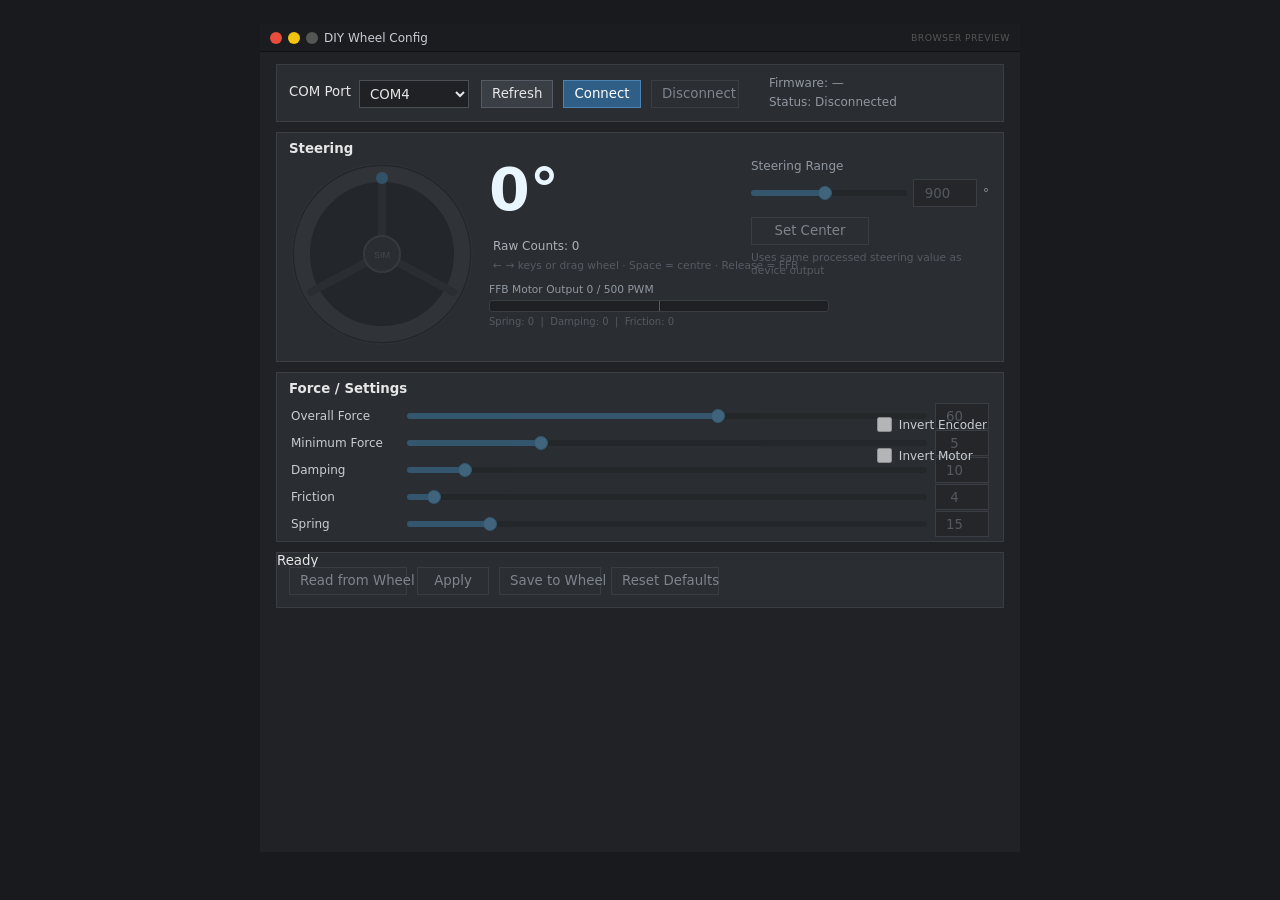
==== commit 65540551: "feat: rewrite ui-mockup-tester with desktop app layout, draggable wheel, and FFB physics simulation " ====
--- a/ui-mockup-tester/index.html
+++ b/ui-mockup-tester/index.html
@@ -3,33 +3,34 @@
 <head>
 <meta charset="UTF-8">
 <meta name="viewport" content="width=device-width, initial-scale=1.0">
-<title>EMC FFB Tester – UI Mockup</title>
+<title>DIY Wheel Config</title>
 <style>
-/* ── Reset / Base ───────────────────────────────────────────────────────── */
+/* ── Reset ──────────────────────────────────────────────────────────────── */
 *, *::before, *::after { box-sizing: border-box; margin: 0; padding: 0; }
 
+/* ── Body ───────────────────────────────────────────────────────────────── */
 body {
   background: #181a1d;
   font-family: "Segoe UI", system-ui, sans-serif;
-  font-size: 9pt;
+  font-size: 10pt;
   color: #E6E6E6;
   display: flex;
   justify-content: center;
-  padding: 24px 12px 40px;
+  padding: 24px 12px 48px;
   min-height: 100vh;
-}
-
-/* ── App window ─────────────────────────────────────────────────────────── */
+  user-select: none;
+}
+
+/* ── App window (760px wide, matches actual app) ────────────────────────── */
 #app-window {
-  width: 860px;
+  width: 760px;
   background: #202225;
   position: relative;
-  user-select: none;
-}
-
-/* title bar chrome */
+}
+
+/* ── Fake Windows title bar ─────────────────────────────────────────────── */
 #title-bar {
-  background: #1A1C1F;
+  background: #1a1c1f;
   border-bottom: 1px solid #111;
   height: 28px;
   display: flex;
@@ -37,979 +38,884 @@
   padding: 0 10px;
   gap: 6px;
 }
-#title-bar .tb-title { flex: 1; font-size: 9pt; color: #C8CDD4; }
-.tb-btn {
-  width: 12px; height: 12px; border-radius: 50%;
-  border: none; cursor: default; display: inline-block;
-}
+#title-bar .tb-title { flex: 1; font-size: 9pt; color: #c8cdd4; }
+.tb-btn { width: 12px; height: 12px; border-radius: 50%; border: none; display: inline-block; cursor: default; }
 .tb-close   { background: #e74c3c; }
 .tb-min     { background: #f1c40f; }
-.tb-noresize{ background: #555; cursor: not-allowed; }
+.tb-nomax   { background: #555; }
+#mockup-badge { font-size: 7pt; color: #555; letter-spacing: .4px; text-transform: uppercase; }
+
+/* ── Content area ───────────────────────────────────────────────────────── */
+#content { position: relative; padding-bottom: 12px; background: #202225; }
 
 /* ── Panel base ─────────────────────────────────────────────────────────── */
 .panel {
-  background: #2A2D31;
-  border: 1px solid #3A3D42;
+  background: #2a2d31;
+  border: 1px solid #3a3d42;
   position: absolute;
-}
-
-.panel-title {
-  position: absolute;
-  font-size: 10pt;
-  font-weight: 700;
-  color: #E6E6E6;
-  left: 12px; top: 8px;
-}
-
-/* ── Content area (below title bar) ─────────────────────────────────────── */
-#content {
-  position: relative;
-  height: 620px;         /* inner content height */
-  background: #202225;
-  overflow: hidden;
-}
-
-/* ── Typography helpers ─────────────────────────────────────────────────── */
-.dim  { color: #C8CDD4; }
-.dim2 { color: #AAB1B9; }
-.warn { color: #D8B86A; font-size: 8pt; }
-.active-color { color: #4CAF50; }
-.error-color  { color: #C94040; }
-.left-color   { color: #5B9BD5; }
-.right-color  { color: #D57B5B; }
-.info-color   { color: #EAF6FF; }
+  left: 16px;
+  width: 728px;
+}
 
 /* ── Buttons ─────────────────────────────────────────────────────────────── */
 button {
-  background: #3A3F46;
-  color: #E6E6E6;
-  border: 1px solid #555B64;
+  background: #3a3f46;
+  color: #e6e6e6;
+  border: 1px solid #555b64;
   font-family: inherit;
-  font-size: 9pt;
+  font-size: 10pt;
   cursor: pointer;
-  padding: 0 6px;
-  border-radius: 0;
+  padding: 0 10px;
+  white-space: nowrap;
   line-height: 1;
-  white-space: nowrap;
-  transition: background 0.08s;
-}
-button:hover { background: #4A5059; }
-button:active { background: #545C66; }
-button:disabled { color: #666; border-color: #444; cursor: default; background: #2D3035; }
-
-button.primary  { background: #2F5F87; border-color: #4C83B1; }
-button.primary:hover { background: #3972A0; }
-button.danger   { background: #6E3A3A; border-color: #8B4F4F; }
-button.danger:hover { background: #8B4A4A; }
-button.emerg    { background: #8B2E2E; border-color: #B44A4A; color: #fff; font-weight: 700; }
-button.emerg:hover { background: #B44A4A; }
-button.active-preset { background: #2F5F87 !important; border-color: #4C83B1 !important; }
+}
+button:hover:not(:disabled)  { background: #474e57; }
+button:active:not(:disabled) { background: #2d3238; }
+button:disabled { background: #2b2e33; color: #7e858d; border-color: #3a3d42; cursor: default; }
+button.primary  { background: #2f5f87; border-color: #4c83b1; color: #fff; }
+button.primary:hover:not(:disabled)  { background: #3a72a0; }
+button.primary:active:not(:disabled) { background: #264f74; }
+button.primary:disabled { background: #2b2e33; color: #7e858d; border-color: #3a3d42; }
 
 /* ── Inputs ──────────────────────────────────────────────────────────────── */
 select, input[type="number"] {
-  background: #1F2124;
-  color: #E6E6E6;
-  border: 1px solid #4A4E55;
+  background: #1f2124;
+  color: #e6e6e6;
+  border: 1px solid #4a4e55;
   font-family: inherit;
-  font-size: 9pt;
-  padding: 0 4px;
+  font-size: 10pt;
+  padding: 0 6px;
   outline: none;
-}
-select { cursor: pointer; }
-select:focus, input[type="number"]:focus { border-color: #4C83B1; }
-
+  height: 28px;
+}
+select:focus, input[type="number"]:focus { border-color: #4c83b1; }
+input[type="number"] { text-align: center; }
+input[type="number"]:disabled { opacity: .5; color: #7e858d; }
+select:disabled { opacity: .5; cursor: default; }
+
+/* Slider — filled track via CSS variable */
 input[type="range"] {
-  -webkit-appearance: none;
-  appearance: none;
-  background: #3A3F46;
-  height: 4px;
-  border-radius: 2px;
-  outline: none;
-  cursor: pointer;
-  width: 100%;
+  -webkit-appearance: none; appearance: none;
+  height: 6px; border-radius: 3px; outline: none; cursor: pointer;
+  background: linear-gradient(to right,
+    #3e89b8 0%, #3e89b8 var(--fill, 0%),
+    #1e2023 var(--fill, 0%), #1e2023 100%);
 }
 input[type="range"]::-webkit-slider-thumb {
   -webkit-appearance: none;
-  appearance: none;
-  width: 14px; height: 14px;
-  border-radius: 50%;
-  background: #5B9BD5;
-  cursor: pointer;
-  border: 2px solid #3A3D42;
+  width: 14px; height: 14px; border-radius: 50%;
+  background: #5ba8d6; border: 1px solid #3e89b8; cursor: pointer;
 }
 input[type="range"]::-moz-range-thumb {
-  width: 14px; height: 14px;
-  border-radius: 50%;
-  background: #5B9BD5;
-  cursor: pointer;
-  border: 2px solid #3A3D42;
-}
-/* filled track via gradient */
-input[type="range"].rangetrack {
-  background: linear-gradient(to right, #4272A0 0%, #4272A0 var(--val,20%), #3A3F46 var(--val,20%), #3A3F46 100%);
-}
-
-input[type="checkbox"] { accent-color: #5B9BD5; cursor: pointer; }
-
-/* label-checkbox combos */
-.chk-label {
-  display: flex; align-items: center; gap: 5px;
-  font-size: 9pt; color: #C8CDD4; cursor: pointer;
-}
-
-/* ── Absolute-positioned content helpers ─────────────────────────────────── */
-.abs { position: absolute; }
-
-/* ── ═══════════════════════════════════════════════════════════════════════ */
-/* SECTION 1 — TOP DEVICE BAR   X:16 Y:12 W:828 H:82                        */
-/* ════════════════════════════════════════════════════════════════════════== */
-#top-bar { left:16px; top:12px; width:828px; height:82px; }
-
-#top-bar .lbl-device  { left:12px;  top:18px;  width:50px;  height:20px; line-height:20px; }
-#top-bar #cbo-device  { left:66px;  top:14px;  width:160px; height:28px; }
-#top-bar #btn-refresh { left:234px; top:14px;  width:82px;  height:28px; }
-#top-bar #btn-connect { left:324px; top:14px;  width:78px;  height:28px; }
-#top-bar #btn-disc    { left:410px; top:14px;  width:92px;  height:28px; }
-
-#top-bar #lbl-selected   { left:12px;  top:52px; width:360px; height:16px; color:#AAB1B9; line-height:16px; }
-#top-bar #lbl-conn-status{ left:510px; top:52px; width:200px; height:16px; color:#AAB1B9; line-height:16px; }
-
-/* Profile controls — right side */
-#top-bar .lbl-profile  { left:590px; top:14px; width:46px; height:20px; line-height:20px; }
-#top-bar #cbo-profile  { left:640px; top:12px; width:110px; height:28px; }
-/* load/save sit below */
-#top-bar #btn-load-profile { left:590px; top:46px; width:76px; height:28px; }
-#top-bar #btn-save-profile { left:674px; top:46px; width:76px; height:28px; }
-
-/* ── ═══════════════════════════════════════════════════════════════════════ */
-/* SECTION 2 — LIVE STATUS PANEL   X:16 Y:104 W:828 H:150                   */
-/* ════════════════════════════════════════════════════════════════════════== */
-#live-panel { left:16px; top:104px; width:828px; height:150px; }
-
-/* A — Large angle */
-#lbl-angle-title { left:24px; top:10px; width:100px; height:16px; color:#C8CDD4; font-size:8.5pt; line-height:16px; }
+  width: 14px; height: 14px; border-radius: 50%;
+  background: #5ba8d6; border: 1px solid #3e89b8; cursor: pointer;
+  box-shadow: none;
+}
+input[type="range"]:disabled { opacity: .45; cursor: default; }
+input[type="range"]:disabled::-webkit-slider-thumb { cursor: default; }
+
+input[type="checkbox"] { accent-color: #3e89b8; cursor: pointer; width: 15px; height: 15px; }
+
+/* ── TOP BAR  (y=12, h=58) ───────────────────────────────────────────────── */
+#top-bar { top: 12px; height: 58px; }
+
+#top-bar .lbl-port    { position:absolute; left:12px;  top:19px; color:#e6e6e6; }
+#top-bar #cbo-port    { position:absolute; left:82px;  top:15px; width:110px; }
+#top-bar #btn-refresh { position:absolute; left:204px; top:15px; height:28px; width:72px; }
+#top-bar #btn-connect { position:absolute; left:286px; top:15px; height:28px; width:78px; }
+#top-bar #btn-disc    { position:absolute; left:374px; top:15px; height:28px; width:88px; }
+#top-bar #lbl-fw      { position:absolute; left:492px; top:11px; color:#9098a1; font-size:9pt; }
+#top-bar #lbl-status  { position:absolute; left:492px; top:30px; color:#9098a1; font-size:9pt; }
+
+/* ── STEERING PANEL  (y=80, h=230) ──────────────────────────────────────── */
+#steering-panel { top: 80px; height: 230px; }
+
+/* Title */
+#steering-panel .ptitle { position:absolute; left:12px; top:8px; font-weight:700; }
+
+/* SVG wheel area */
+#wheel-wrap {
+  position: absolute;
+  left: 10px; top: 26px;
+  width: 190px; height: 190px;
+  cursor: grab;
+}
+#wheel-wrap.disabled { cursor: default; opacity: .4; }
+#wheel-wrap:active:not(.disabled) { cursor: grabbing; }
+
+/* Angle / counts */
 #lbl-angle {
   position: absolute;
-  left:24px; top:28px; width:220px; height:70px;
-  font-size:42pt; font-weight:700;
-  color: #EAF6FF;
-  line-height:70px;
-  letter-spacing:-1px;
-  transition: color 0.15s;
-}
-
-/* C — Force mode */
-#lbl-force-mode {
+  left: 212px; top: 28px;
+  font-size: 44pt; font-weight: 700;
+  color: #eaf6ff; line-height: 1;
+}
+#lbl-raw-counts { position:absolute; left:216px; top:106px; color:#aab1b9; font-size:9pt; }
+#lbl-sim-hint   { position:absolute; left:216px; top:126px; color:#555b64; font-size:8pt; }
+
+/* Range controls */
+#range-group { position:absolute; right:14px; top:26px; width:238px; }
+#range-group .rg-label { font-size:9pt; color:#9098a1; margin-bottom:6px; }
+#range-row { display:flex; align-items:center; gap:6px; margin-bottom:10px; }
+#range-row #sld-range  { flex:1; }
+#range-row #nud-range  { width:64px; flex-shrink:0; }
+#range-row .deg-suffix { color:#9098a1; font-size:9pt; }
+#btn-center { height:28px; width:118px; margin-bottom:6px; display:block; }
+.range-note { font-size:8pt; color:#555b64; }
+
+/* FFB force bar */
+#ffb-bar-area {
   position: absolute;
-  left:270px; top:28px; width:260px; height:36px;
-  font-size:16pt; font-weight:700;
-  color: #EAF6FF;
-  line-height:36px;
-}
-
-/* D — State lines */
-#live-state-lines {
-  position: absolute;
-  left:270px; top:68px; width:260px; height:64px;
-  color:#C8CDD4; font-size:9pt; line-height:20px;
-}
-
-/* E — Raw values */
-#raw-values {
-  position: absolute;
-  left:560px; top:16px; width:246px; height:94px;
-  color:#AAB1B9; font-size:8.5pt; line-height:19px;
-  background: #22252A;
-  border: 1px solid #3A3D42;
-  padding: 6px 8px;
-}
-#raw-values .rv-title { font-weight:700; color:#C8CDD4; margin-bottom:2px; }
-
-/* F — Position bar */
-#pos-bar-wrap {
-  position: absolute;
-  left:24px; top:112px; width:500px; height:26px;
-}
-#pos-track {
-  position: absolute;
-  top:9px; left:0; width:100%; height:8px;
-  background: #3A3F46;
-  border: 1px solid #3A3D42;
-  border-radius: 2px;
-  overflow: visible;
-}
-#pos-center-mark {
-  position: absolute;
-  left:50%; top:-4px;
-  width:2px; height:16px;
-  background: #555B64;
-  transform: translateX(-50%);
-}
-#pos-marker {
-  position: absolute;
-  top:-5px; left:50%;
-  width:18px; height:18px;
-  background: #4272A0;
-  border: 2px solid #6A9FC8;
-  border-radius: 50%;
-  transform: translateX(-50%);
-  transition: left 0.12s;
-  cursor: default;
-}
-#pos-labels {
-  position: absolute;
-  top:20px; left:0; width:100%;
-  display:flex; justify-content:space-between;
-  font-size:7.5pt; color:#666;
-}
-
-/* ── ═══════════════════════════════════════════════════════════════════════ */
-/* SECTION 3 — MANUAL FORCE CONTROL   X:16 Y:264 W:828 H:120                */
-/* ════════════════════════════════════════════════════════════════════════== */
-#force-panel { left:16px; top:264px; width:828px; height:120px; }
-#force-panel .panel-title { top:6px; font-size:9.5pt; }
-
-/* button row Y:40 */
-#force-panel #btn-turn-left  { left:20px;  top:36px; width:120px; height:34px; }
-#force-panel #btn-turn-right { left:148px; top:36px; width:120px; height:34px; }
-#force-panel #btn-center     { left:276px; top:36px; width:96px;  height:34px; }
-#force-panel #btn-stop-force { left:380px; top:36px; width:120px; height:34px; }
-#force-panel #btn-start-test { left:508px; top:36px; width:130px; height:34px; }
-#force-panel #btn-stop-test  { left:646px; top:36px; width:130px; height:34px; }
-
-/* strength row */
-#force-panel .lbl-str   { left:20px;  top:84px; width:100px; height:16px; line-height:16px; color:#C8CDD4; }
-#force-panel #sld-str   { left:128px; top:82px; width:220px; height:20px; }
-#force-panel #num-str   { left:356px; top:80px; width:50px;  height:26px; text-align:center; }
-#force-panel .lbl-pct   { left:412px; top:84px; width:20px;  height:16px; color:#AAB1B9; line-height:16px; }
-#force-panel #chk-stop-key-wrap { left:500px; top:82px; }
-
-/* ── ═══════════════════════════════════════════════════════════════════════ */
-/* SECTION 4 — WHEEL SETTINGS   X:16 Y:394 W:828 H:148                      */
-/* ════════════════════════════════════════════════════════════════════════== */
-#settings-panel { left:16px; top:394px; width:828px; height:148px; }
-
-/* two-column layout */
-/* Left column: label X:20, slider X:140, numeric X:316 */
-/* Right column: label X:430, slider X:560, numeric X:736 */
-/* rows Y: 32, 60, 88, 116 */
-
-.sl-row { position: absolute; display: flex; align-items: center; gap: 0; }
-.sl-label  { width:110px; color:#C8CDD4; font-size:8.5pt; text-align:right; padding-right:8px; }
-.sl-slider { width:166px; }
-.sl-num    { width:44px;  height:24px; text-align:center; margin-left:6px; }
-.sl-suffix { width:20px;  color:#AAB1B9; font-size:8pt; padding-left:3px; line-height:24px; }
-
-/* left col rows */
-.lc-r1 { left:20px; top:32px; }
-.lc-r2 { left:20px; top:60px; }
-.lc-r3 { left:20px; top:88px; }
-.lc-r4 { left:20px; top:116px; }
-
-/* right col rows */
-.rc-r1 { left:430px; top:32px; }
-.rc-r2 { left:430px; top:60px; }
-.rc-r3 { left:430px; top:88px; }
-
-/* checkboxes */
-#chk-inv-ffb-wrap  { position:absolute; left:558px; top:114px; }
-#chk-inv-axis-wrap { position:absolute; left:678px; top:114px; }
-
-/* settings action buttons */
-#settings-panel #btn-read-settings  { position:absolute; left:20px;  top:110px; width:130px; height:28px; }
-#settings-panel #btn-apply-settings { position:absolute; left:160px; top:110px; width:110px; height:28px; }
-#settings-panel #btn-reset-defaults { position:absolute; left:280px; top:110px; width:120px; height:28px; }
-
-/* ── ═══════════════════════════════════════════════════════════════════════ */
-/* SECTION 5 — BOTTOM BAR   X:16 Y:552 W:828 H:52                           */
-/* ════════════════════════════════════════════════════════════════════════== */
-#bottom-bar { left:16px; top:552px; width:828px; height:52px; }
-
-#bottom-bar #lbl-kb-help   { position:absolute; left:12px; top:8px;  width:420px; height:16px; color:#C8CDD4; font-size:8.5pt; line-height:16px; }
-#bottom-bar #lbl-status    { position:absolute; left:12px; top:28px; width:500px; height:16px; color:#C8CDD4; font-size:8.5pt; line-height:16px; }
-#bottom-bar #btn-emerg-stop{ position:absolute; left:648px; top:8px; width:160px; height:34px; font-size:9.5pt; }
-
-/* ── Toast notification ─────────────────────────────────────────────────── */
-#toast {
-  position: fixed;
-  bottom: 16px; right: 20px;
-  background: #2A2D31;
-  border: 1px solid #3A3D42;
-  color: #C8CDD4;
-  padding: 6px 14px;
-  font-size: 8.5pt;
-  opacity: 0;
-  pointer-events: none;
-  transition: opacity 0.2s;
-  z-index: 999;
-}
-#toast.show { opacity: 1; }
-
-/* ── Mockup badge ───────────────────────────────────────────────────────── */
-#mockup-badge {
-  position: absolute;
-  right: 8px; top: 6px;
-  font-size: 7pt;
-  color: #666;
-  letter-spacing: 0.5px;
-  text-transform: uppercase;
-  pointer-events: none;
-}
+  left: 212px; top: 150px;
+  width: 340px;
+}
+#ffb-bar-area .ffb-title { font-size:8pt; color:#9098a1; margin-bottom:4px; }
+#ffb-track {
+  height: 12px; background: #1e2023; border: 1px solid #3a3d42;
+  border-radius: 3px; position: relative; overflow: hidden;
+}
+#ffb-fill {
+  position: absolute; top: 0; height: 100%;
+  transition: left .04s, width .04s, background .04s;
+}
+#ffb-detail { font-size:7.5pt; color:#555b64; margin-top:4px; }
+
+/* ── SETTINGS PANEL  (y=320, h=170) ─────────────────────────────────────── */
+#settings-panel { top: 320px; height: 170px; }
+#settings-panel .ptitle { position:absolute; left:12px; top:8px; font-weight:700; }
+
+.setting-row {
+  display: flex; align-items: center; height: 26px;
+  position: absolute; left: 14px; right: 14px;
+}
+.setting-row .sr-label  { width: 116px; font-size:9pt; color:#c8cdd4; }
+.setting-row .sr-slider { flex:1; margin-right:8px; }
+.setting-row .sr-nud    { width:54px; height:26px; font-size:10pt; }
+
+#chk-group { position:absolute; right:16px; top:44px; }
+.chk-row { display:flex; align-items:center; gap:7px; font-size:9pt; color:#c8cdd4; cursor:pointer; margin-bottom:16px; }
+.chk-row:last-child { margin-bottom:0; }
+
+/* ── BOTTOM BAR  (y=500, h=56) ──────────────────────────────────────────── */
+#bottom-bar { top: 500px; height: 56px; }
+#bottom-bar #btn-read   { position:absolute; left:12px;  top:14px; height:28px; width:118px; }
+#bottom-bar #btn-apply  { position:absolute; left:140px; top:14px; height:28px; width:72px;  }
+#bottom-bar #btn-save   { position:absolute; left:222px; top:14px; height:28px; width:102px; }
+#bottom-bar #btn-reset  { position:absolute; left:334px; top:14px; height:28px; width:108px; }
+#bottom-bar #lbl-status { position:absolute; right:14px; top:18px; color:#9098a1; font-size:9pt; max-width:220px; text-align:right; overflow:hidden; text-overflow:ellipsis; white-space:nowrap; }
+
+/* ── Content height spacer ───────────────────────────────────────────────── */
+#content-spacer { height: 568px; }
 </style>
 </head>
 <body>
 
 <div id="app-window">
 
-  <!-- Title bar chrome -->
+  <!-- Fake Windows title bar -->
   <div id="title-bar">
-    <span class="tb-btn tb-close" title="Close"></span>
-    <span class="tb-btn tb-min"   title="Minimise"></span>
-    <span class="tb-btn tb-noresize" title="Maximise disabled"></span>
-    <span class="tb-title">EMC FFB Tester</span>
-    <span id="mockup-badge">HTML Mockup</span>
+    <span class="tb-btn tb-close"></span>
+    <span class="tb-btn tb-min"></span>
+    <span class="tb-btn tb-nomax"></span>
+    <span class="tb-title" id="win-title">DIY Wheel Config</span>
+    <span id="mockup-badge">Browser Preview</span>
   </div>
 
-  <!-- ═══════════════════════════════════════════════════════════════════════ -->
-  <!-- CONTENT AREA                                                           -->
-  <!-- ═══════════════════════════════════════════════════════════════════════ -->
   <div id="content">
 
-    <!-- ── SECTION 1: TOP DEVICE BAR ─────────────────────────────────────── -->
-    <div id="top-bar" class="panel abs">
-
-      <!-- device label -->
-      <span class="abs lbl-device dim">Device</span>
-
-      <!-- device dropdown -->
-      <select id="cbo-device" class="abs">
-        <option value="">— No device found —</option>
-        <option value="wheel1" selected>EMC Wheel (HID FFB)</option>
-        <option value="wheel2">Logitech G29</option>
-        <option value="wheel3">Thrustmaster T300</option>
+    <!-- ── TOP BAR ──────────────────────────────────────────────────────── -->
+    <div id="top-bar" class="panel">
+      <span class="lbl-port">COM Port</span>
+      <select id="cbo-port" disabled>
+        <option>COM3</option>
+        <option selected>COM4</option>
+        <option>COM5</option>
       </select>
-
-      <button id="btn-refresh"  class="abs" onclick="doRefresh()">Refresh</button>
-      <button id="btn-connect"  class="abs primary" onclick="doConnect()">Connect</button>
-      <button id="btn-disc"     class="abs" onclick="doDisconnect()" disabled>Disconnect</button>
-
-      <span id="lbl-selected"    class="abs">Selected: —</span>
-      <span id="lbl-conn-status" class="abs">Status: Not Connected</span>
-
-      <!-- Profile controls -->
-      <span class="abs lbl-profile dim">Profile</span>
-      <select id="cbo-profile" class="abs">
-        <option>Default Test</option>
-        <option>Low Force Bench</option>
-        <option>Strong Center</option>
-        <option>Left/Right Debug</option>
-      </select>
-      <button id="btn-load-profile" class="abs" onclick="doLoadProfile()">Load Profile</button>
-      <button id="btn-save-profile" class="abs" onclick="doSaveProfile()">Save Profile</button>
+      <button id="btn-refresh" onclick="doRefresh()">Refresh</button>
+      <button id="btn-connect" class="primary" onclick="doConnect()">Connect</button>
+      <button id="btn-disc"    onclick="doDisconnect()" disabled>Disconnect</button>
+      <span id="lbl-fw">Firmware: —</span>
+      <span id="lbl-status">Status: Disconnected</span>
     </div>
 
-    <!-- ── SECTION 2: LIVE STATUS / WHEEL STATE ───────────────────────────── -->
-    <div id="live-panel" class="panel abs">
-      <span class="panel-title">Live Wheel State</span>
-
-      <!-- A — Angle label -->
-      <span id="lbl-angle-title" class="abs dim">Wheel Angle</span>
-
-      <!-- A — Large angle number -->
-      <div id="lbl-angle" class="abs info-color">0°</div>
-
-      <!-- C — Force mode -->
-      <div id="lbl-force-mode" class="abs info-color">Mode: STOPPED</div>
-
-      <!-- D — State lines -->
-      <div id="live-state-lines" class="abs">
-        <div>Spring: <span id="live-spring">15</span>%</div>
-        <div>Soft Lock: <span id="live-softlock">900</span>°</div>
-        <div>Connected: <span id="live-conn" class="dim2">No</span></div>
+    <!-- ── STEERING PANEL ───────────────────────────────────────────────── -->
+    <div id="steering-panel" class="panel">
+      <span class="ptitle">Steering</span>
+
+      <!-- Draggable steering wheel SVG -->
+      <div id="wheel-wrap" class="disabled"
+           title="Drag to rotate · Arrow keys to turn · Space to centre">
+        <svg id="wheel-svg" width="190" height="190" viewBox="0 0 190 190"
+             xmlns="http://www.w3.org/2000/svg">
+
+          <!-- Outer background disc -->
+          <circle cx="95" cy="95" r="90" fill="#1a1d20" stroke="#3a3d42" stroke-width="1"/>
+
+          <!-- Steering range arc (drawn dynamically by JS via #arc-path) -->
+          <path id="arc-path" fill="none" stroke="#2a3a45" stroke-width="16"
+                stroke-linecap="butt"/>
+
+          <!-- Rim -->
+          <circle cx="95" cy="95" r="80" fill="none" stroke="#3a3f46" stroke-width="16"/>
+
+          <!-- Wheel body (rotates with angle) -->
+          <g id="wheel-body" transform="rotate(0 95 95)">
+            <!-- Three spokes -->
+            <line x1="95" y1="95" x2="95"  y2="18"  stroke="#2c3035" stroke-width="8" stroke-linecap="round"/>
+            <line x1="95" y1="95" x2="24"  y2="133" stroke="#2c3035" stroke-width="8" stroke-linecap="round"/>
+            <line x1="95" y1="95" x2="166" y2="133" stroke="#2c3035" stroke-width="8" stroke-linecap="round"/>
+            <!-- Top marker dot (position indicator) -->
+            <circle cx="95" cy="19" r="6" fill="#3e89b8"/>
+          </g>
+
+          <!-- FFB force arrow (rotates opposite — shows direction force is pushing) -->
+          <g id="ffb-arrow" transform="rotate(0 95 95)" opacity="0.85">
+            <line id="ffb-arrow-line"
+                  x1="95" y1="95" x2="95" y2="95"
+                  stroke="#e87040" stroke-width="3" stroke-linecap="round"/>
+            <polygon id="ffb-arrow-head" points="95,95 95,95 95,95"
+                     fill="#e87040"/>
+          </g>
+
+          <!-- Centre hub -->
+          <circle cx="95" cy="95" r="18" fill="#2a2d31" stroke="#4a4e55" stroke-width="2"/>
+          <text x="95" y="99" text-anchor="middle"
+                fill="#6a7280" font-size="9" font-family="Segoe UI,sans-serif">SIM</text>
+        </svg>
       </div>
 
-      <!-- E — Raw values -->
-      <div id="raw-values" class="abs">
-        <div class="rv-title">Raw / Debug</div>
-        <div>HID Axis: <span id="raw-axis">—</span></div>
-        <div>Effect Level: <span id="raw-force">—</span>%</div>
-        <div>Last HID Cmd: <span id="last-cmd">—</span></div>
-        <div>Firmware: <span id="raw-dir">—</span></div>
+      <!-- Angle display -->
+      <div id="lbl-angle">0°</div>
+      <div id="lbl-raw-counts">Raw Counts: 0</div>
+      <div id="lbl-sim-hint">← → keys or drag wheel · Space = centre · Release = FFB</div>
+
+      <!-- Range controls -->
+      <div id="range-group">
+        <div class="rg-label">Steering Range</div>
+        <div id="range-row">
+          <input id="sld-range" type="range" min="90" max="1800" value="900"
+                 oninput="onRangeSlider()" disabled>
+          <input id="nud-range" type="number" min="90" max="1800" value="900"
+                 oninput="onRangeNumeric()" disabled>
+          <span class="deg-suffix">°</span>
+        </div>
+        <button id="btn-center" onclick="doSetCenter()" disabled>Set Center</button>
+        <div class="range-note">Uses same processed steering value as device output</div>
       </div>
 
-      <!-- F — Wheel position bar -->
-      <div id="pos-bar-wrap" class="abs">
-        <div id="pos-track">
-          <div id="pos-center-mark"></div>
-          <div id="pos-marker"></div>
+      <!-- FFB force bar -->
+      <div id="ffb-bar-area">
+        <div class="ffb-title">FFB Motor Output  <span id="ffb-pwm">0</span> / 500 PWM</div>
+        <div id="ffb-track">
+          <div id="ffb-fill"></div>
+          <div id="ffb-center-mark" style="position:absolute;left:50%;top:0;width:1px;height:100%;background:#555b64;"></div>
         </div>
-        <div id="pos-labels">
-          <span>-450°</span>
-          <span>-225°</span>
-          <span>0°</span>
-          <span>+225°</span>
-          <span>+450°</span>
-        </div>
+        <div id="ffb-detail">Spring: 0 &nbsp;|&nbsp; Damping: 0 &nbsp;|&nbsp; Friction: 0</div>
       </div>
     </div>
 
-    <!-- ── SECTION 3: MANUAL FORCE CONTROL ───────────────────────────────── -->
-    <div id="force-panel" class="panel abs">
-      <span class="panel-title">Manual Force Control</span>
-
-      <!-- buttons row -->
-      <button id="btn-turn-left"  class="abs"          onmousedown="startForce('left')"  onmouseup="releaseForce()"  onmouseleave="releaseForce()">Turn Left</button>
-      <button id="btn-turn-right" class="abs"          onmousedown="startForce('right')" onmouseup="releaseForce()"  onmouseleave="releaseForce()">Turn Right</button>
-      <button id="btn-center"     class="abs"          onclick="doCenter()">Center</button>
-      <button id="btn-stop-force" class="abs danger"   onclick="doStopForce()">Stop Force</button>
-      <button id="btn-start-test" class="abs primary"  onclick="doStartTest()">Start Test Mode</button>
-      <button id="btn-stop-test"  class="abs"          onclick="doStopTest()">Stop Test Mode</button>
-
-      <!-- strength row -->
-      <span class="abs lbl-str dim">Force Strength</span>
-      <input id="sld-str" class="abs rangetrack" type="range" min="0" max="100" value="20"
-             oninput="syncStrength(this.value, 'sld')">
-      <input id="num-str" class="abs" type="number" min="0" max="100" value="20"
-             oninput="syncStrength(this.value, 'num')">
-      <span class="abs lbl-pct dim2">%</span>
-      <span id="chk-stop-key-wrap" class="abs">
-        <label class="chk-label">
-          <input id="chk-stop-key" type="checkbox" checked>
-          Stop on key release
+    <!-- ── SETTINGS PANEL ───────────────────────────────────────────────── -->
+    <div id="settings-panel" class="panel">
+      <span class="ptitle">Force / Settings</span>
+
+      <!-- Setting rows built by JS -->
+      <div id="sr-force"     class="setting-row" style="top:30px;"></div>
+      <div id="sr-min-force" class="setting-row" style="top:57px;"></div>
+      <div id="sr-damping"   class="setting-row" style="top:84px;"></div>
+      <div id="sr-friction"  class="setting-row" style="top:111px;"></div>
+      <div id="sr-spring"    class="setting-row" style="top:138px;"></div>
+
+      <!-- Checkboxes -->
+      <div id="chk-group">
+        <label class="chk-row">
+          <input id="chk-inv-encoder" type="checkbox" disabled
+                 onchange="markDirty()"> Invert Encoder
         </label>
-      </span>
+        <label class="chk-row">
+          <input id="chk-inv-motor" type="checkbox" disabled
+                 onchange="markDirty()"> Invert Motor
+        </label>
+      </div>
     </div>
 
-    <!-- ── SECTION 4: WHEEL SETTINGS ─────────────────────────────────────── -->
-    <div id="settings-panel" class="panel abs">
-      <span class="panel-title">Wheel Settings</span>
-
-      <!-- LEFT COLUMN -->
-      <!-- Row 1: Spring (EMC Lite: SetSpring) -->
-      <div class="sl-row abs lc-r1">
-        <span class="sl-label">Spring</span>
-        <input class="sl-slider rangetrack" type="range" min="0" max="100" value="15"
-               data-pair="nud-overall" oninput="syncPair(this)">
-        <input class="sl-num" id="nud-overall" type="number" min="0" max="100" value="15"
-               data-pair-sld="0" oninput="syncPairNum(this)">
-        <span class="sl-suffix dim2">%</span>
-      </div>
-
-      <!-- Row 2: Damper (EMC Lite: SetDamper) -->
-      <div class="sl-row abs lc-r2">
-        <span class="sl-label">Damper</span>
-        <input class="sl-slider rangetrack" type="range" min="0" max="100" value="10"
-               data-pair="nud-spring" oninput="syncPair(this)">
-        <input class="sl-num" id="nud-spring" type="number" min="0" max="100" value="10"
-               data-pair-sld="1" oninput="syncPairNum(this)">
-        <span class="sl-suffix dim2">%</span>
-      </div>
-
-      <!-- Row 3: Friction (EMC Lite: SetFriction) -->
-      <div class="sl-row abs lc-r3">
-        <span class="sl-label">Friction</span>
-        <input class="sl-slider rangetrack" type="range" min="0" max="100" value="4"
-               data-pair="nud-damper" oninput="syncPair(this)">
-        <input class="sl-num" id="nud-damper" type="number" min="0" max="100" value="4"
-               data-pair-sld="2" oninput="syncPairNum(this)">
-        <span class="sl-suffix dim2">%</span>
-      </div>
-
-      <!-- Row 4: Friction Strength  (also used for settings-action buttons) -->
-      <div class="sl-row abs lc-r4" id="lc-r4-friction" style="top:116px; left:20px;">
-        <!-- Friction row is hidden behind action buttons; move up slightly -->
-      </div>
-
-      <!-- RIGHT COLUMN -->
-      <!-- Row 1: Soft Lock / steering angle limit (EMC Lite: SetSoftlock, 0–900°) -->
-      <div class="sl-row abs rc-r1">
-        <span class="sl-label">Soft Lock</span>
-        <input class="sl-slider rangetrack" type="range" min="0" max="900" value="900"
-               data-pair="nud-const" oninput="syncPair(this); document.getElementById('live-softlock').textContent=this.value;">
-        <input class="sl-num" id="nud-const" type="number" min="0" max="900" value="900"
-               style="width:52px" oninput="syncPairNum(this)">
-        <span class="sl-suffix dim2">°</span>
-      </div>
-
-      <!-- Row 2: Encoder CPR (EMC Lite: SetCpr — hardware encoder resolution) -->
-      <div class="sl-row abs rc-r2">
-        <span class="sl-label">Enc. CPR</span>
-        <input class="sl-slider rangetrack" type="range" min="600" max="4096" value="1024"
-               data-pair="nud-range" oninput="syncPair(this)">
-        <input class="sl-num" id="nud-range" type="number" min="600" max="4096" value="1024"
-               style="width:52px" oninput="syncPairNum(this)">
-      </div>
-
-      <!-- Row 3: hidden — EMC Lite centering is handled by Set Center button, not offset slider -->
-      <div class="sl-row abs rc-r3" style="display:none;">
-        <span class="sl-label">Center Offset</span>
-        <input class="sl-slider rangetrack" type="range" min="-500" max="500" value="0"
-               data-pair="nud-center-off" oninput="syncPair(this)">
-        <input class="sl-num" id="nud-center-off" type="number" min="-500" max="500" value="0"
-               style="width:52px" oninput="syncPairNum(this)">
-      </div>
-
-      <!-- Checkboxes -->
-      <span id="chk-inv-ffb-wrap">
-        <label class="chk-label">
-          <input id="chk-inv-ffb"  type="checkbox"> Inv. Motor
-        </label>
-      </span>
-      <span id="chk-inv-axis-wrap">
-        <label class="chk-label">
-          <input id="chk-inv-axis" type="checkbox"> Inv. Encoder
-        </label>
-      </span>
-
-      <!-- Action buttons -->
-      <button id="btn-read-settings"  onclick="doReadSettings()">Read Current Settings</button>
-      <button id="btn-apply-settings" class="primary" onclick="doApplySettings()">Apply Settings</button>
-      <button id="btn-reset-defaults" onclick="doResetDefaults()">Reset Defaults</button>
-
-      <!-- Inertia row (Row 4 left — EMC Lite: SetInertia) -->
-      <div class="sl-row abs" style="top:88px; left:20px;">
-        <span class="sl-label">Inertia</span>
-        <input class="sl-slider rangetrack" type="range" min="0" max="100" value="0"
-               data-pair="nud-friction" oninput="syncPair(this)">
-        <input class="sl-num" id="nud-friction" type="number" min="0" max="100" value="0"
-               oninput="syncPairNum(this)">
-        <span class="sl-suffix dim2">%</span>
-      </div>
-
+    <!-- ── BOTTOM BAR ────────────────────────────────────────────────────── -->
+    <div id="bottom-bar" class="panel">
+      <button id="btn-read"  onclick="doRead()"  disabled>Read from Wheel</button>
+      <button id="btn-apply" class="primary" onclick="doApply()" disabled>Apply</button>
+      <button id="btn-save"  onclick="doSave()"  disabled>Save to Wheel</button>
+      <button id="btn-reset" onclick="doReset()" disabled>Reset Defaults</button>
+      <span   id="lbl-status-line">Ready</span>
     </div>
 
-    <!-- ── SECTION 5: BOTTOM BAR ──────────────────────────────────────────── -->
-    <div id="bottom-bar" class="panel abs">
-      <span id="lbl-kb-help" class="dim">Keys: Left/Right = force · Space = stop · C = center · Up/Down = strength</span>
-      <span id="lbl-status"  class="dim">Ready</span>
-      <button id="btn-emerg-stop" class="emerg" onclick="doEmergencyStop()">EMERGENCY STOP</button>
-    </div>
-
+    <div id="content-spacer"></div>
   </div><!-- /content -->
 </div><!-- /app-window -->
 
-<div id="toast"></div>
-
-<!-- ═══════════════════════════════════════════════════════════════════════ -->
-<!-- JAVASCRIPT                                                             -->
-<!-- ═══════════════════════════════════════════════════════════════════════ -->
 <script>
 "use strict";
 
-// ── App state ─────────────────────────────────────────────────────────────
-
-const state = {
-  connected: false,
-  testMode: false,
-  currentForce: 'none',  // 'none' | 'left' | 'right' | 'center'
-  angle: 0,
-  strength: 20,
-  liveAngleAnim: null,
-  keyLeft: false,
-  keyRight: false,
-};
-
-// ── Slider ↔ number sync ──────────────────────────────────────────────────
-
-function updateRangeTrack(el) {
-  const min = parseFloat(el.min) || 0;
-  const max = parseFloat(el.max) || 100;
-  const val = parseFloat(el.value);
-  const pct = ((val - min) / (max - min) * 100).toFixed(1);
-  el.style.setProperty('--val', pct + '%');
-  el.style.background = `linear-gradient(to right, #4272A0 0%, #4272A0 ${pct}%, #3A3F46 ${pct}%, #3A3F46 100%)`;
-}
-
-function syncPair(sliderEl) {
-  const numId = sliderEl.getAttribute('data-pair');
-  if (numId) {
-    const numEl = document.getElementById(numId);
-    if (numEl) numEl.value = sliderEl.value;
-  }
-  updateRangeTrack(sliderEl);
-}
-
-function syncPairNum(numEl) {
-  // find sibling slider in same .sl-row
-  const row = numEl.closest('.sl-row');
-  if (!row) return;
-  const sld = row.querySelector('input[type="range"]');
-  if (sld) {
-    sld.value = numEl.value;
-    updateRangeTrack(sld);
-  }
-}
-
-function syncStrength(val, source) {
-  val = Math.max(0, Math.min(100, parseInt(val) || 0));
-  document.getElementById('sld-str').value = val;
-  document.getElementById('num-str').value = val;
-  updateRangeTrack(document.getElementById('sld-str'));
-  state.strength = val;
-  document.getElementById('raw-force').textContent = state.connected ? val : '—';
-}
-
-// ── Initialise all range tracks ───────────────────────────────────────────
-
-document.querySelectorAll('input[type="range"].rangetrack').forEach(el => {
-  updateRangeTrack(el);
+/* ══════════════════════════════════════════════════════════════════════════
+   CONSTANTS
+   ══════════════════════════════════════════════════════════════════════════ */
+
+/** Encoder counts per revolution (2400 PPR from WheelMath.h) */
+const ENCODER_CPR = 2400;
+/** Counts per degree */
+const CNT_PER_DEG = ENCODER_CPR / 360;
+
+/** Physics scaling – maps ±500 PWM to angular acceleration (deg/s²).
+    Tuned so default settings (spring=15, force=60) return from 450° in ~2s. */
+const PWM_TO_ACCEL = 2.4;
+const MAX_VEL      = 800;   // deg/s cap
+
+/** For FFB arrow on SVG – maps ±500 PWM → spoke length in pixels */
+const ARROW_SCALE = 55 / 500;
+
+/* ══════════════════════════════════════════════════════════════════════════
+   SETTING DEFINITIONS  (matches MainForm.cs / WheelSettings.cs defaults)
+   ══════════════════════════════════════════════════════════════════════════ */
+const SETTING_DEFS = [
+  { rowId:"sr-force",     id:"force",     label:"Overall Force",  min:0,  max:100, def:60  },
+  { rowId:"sr-min-force", id:"min-force", label:"Minimum Force",  min:0,  max:20,  def:5   },
+  { rowId:"sr-damping",   id:"damping",   label:"Damping",        min:0,  max:100, def:10  },
+  { rowId:"sr-friction",  id:"friction",  label:"Friction",       min:0,  max:100, def:4   },
+  { rowId:"sr-spring",    id:"spring",    label:"Spring",         min:0,  max:100, def:15  },
+];
+
+/* ══════════════════════════════════════════════════════════════════════════
+   STATE
+   ══════════════════════════════════════════════════════════════════════════ */
+let connected   = false;
+let dirty       = false;
+let dragging    = false;
+
+/** Simulated encoder centre (raw counts) – updated by Set Center */
+let centerCnt   = 0;
+
+/** Physics state */
+let simAngle    = 0;   // degrees
+let simVel      = 0;   // degrees/s
+
+/** Drag tracking */
+let dragStartMouseAngle = 0;
+let dragStartWheelAngle = 0;
+
+/** Keyboard */
+const keysDown  = {};
+let keyTimer    = null;
+const KEY_RATE  = 2.5;   // deg per tick
+const KEY_TICK  = 20;    // ms
+
+/** rAF loop */
+let rafId       = null;
+let lastTs      = null;
+
+/* ══════════════════════════════════════════════════════════════════════════
+   BUILD SETTING ROWS
+   ══════════════════════════════════════════════════════════════════════════ */
+SETTING_DEFS.forEach(d => {
+  const row = document.getElementById(d.rowId);
+
+  const lbl = document.createElement("span");
+  lbl.className = "sr-label";
+  lbl.textContent = d.label;
+
+  const sld = document.createElement("input");
+  sld.type = "range"; sld.className = "sr-slider";
+  sld.id = "sld-" + d.id;
+  sld.min = d.min; sld.max = d.max; sld.value = d.def;
+  sld.disabled = true;
+
+  const nud = document.createElement("input");
+  nud.type = "number"; nud.className = "sr-nud";
+  nud.id = "nud-" + d.id;
+  nud.min = d.min; nud.max = d.max; nud.value = d.def;
+  nud.disabled = true;
+
+  row.appendChild(lbl);
+  row.appendChild(sld);
+  row.appendChild(nud);
+
+  updateSliderFill(sld);
+
+  sld.addEventListener("input", () => {
+    nud.value = sld.value;
+    updateSliderFill(sld);
+    markDirty();
+  });
+  nud.addEventListener("change", () => {
+    const v = clamp(parseFloat(nud.value) || 0, d.min, d.max);
+    nud.value = v; sld.value = v;
+    updateSliderFill(sld);
+    markDirty();
+  });
 });
 
-// ── Status helpers ────────────────────────────────────────────────────────
-
-function setStatus(msg) {
-  document.getElementById('lbl-status').textContent = msg;
-}
-
-function setForceMode(label, cssClass) {
-  const el = document.getElementById('lbl-force-mode');
-  el.textContent = 'Mode: ' + label;
-  el.className = 'abs ' + (cssClass || 'info-color');
-}
-
-function showToast(msg, duration = 1800) {
-  const t = document.getElementById('toast');
-  t.textContent = msg;
-  t.classList.add('show');
-  clearTimeout(t._tid);
-  t._tid = setTimeout(() => t.classList.remove('show'), duration);
-}
-
-// ── Angle indicator ───────────────────────────────────────────────────────
-
-function setAngle(deg) {
-  // clamp to ±450 for visual bar
-  const clampedDeg = Math.max(-450, Math.min(450, deg));
-  state.angle = deg;
-
-  document.getElementById('lbl-angle').textContent = Math.round(deg) + '°';
-
-  // colour hint
-  const el = document.getElementById('lbl-angle');
-  if (Math.abs(deg) < 15) el.className = 'abs info-color';
-  else if (deg < 0)        el.className = 'abs left-color';
-  else                     el.className = 'abs right-color';
-
-  // position bar: 0% = far left (-450), 50% = center, 100% = far right (+450)
-  const pct = ((clampedDeg + 450) / 900) * 100;
-  document.getElementById('pos-marker').style.left = pct + '%';
-
-  document.getElementById('raw-axis').textContent = state.connected
-    ? Math.round(deg * 13.6).toString()
-    : '—';
-}
-
-// ── Simulated live angle animation ────────────────────────────────────────
-
-function startAngleAnim(targetDeg, speed = 3) {
-  stopAngleAnim();
-  state.liveAngleAnim = setInterval(() => {
-    const cur = state.angle;
-    const diff = targetDeg - cur;
-    if (Math.abs(diff) < 0.5) {
-      setAngle(targetDeg);
-    } else {
-      setAngle(cur + diff * 0.12 + (diff > 0 ? speed : -speed) * 0.04);
-    }
-  }, 30);
-}
-
-function stopAngleAnim() {
-  if (state.liveAngleAnim) {
-    clearInterval(state.liveAngleAnim);
-    state.liveAngleAnim = null;
-  }
-}
-
-function animateTo(deg) {
-  startAngleAnim(deg);
-}
-
-// ── Device connect / disconnect ───────────────────────────────────────────
-
-function doRefresh() {
-  const cbo = document.getElementById('cbo-device');
-  setStatus('Scanning for devices…');
-  // simulate a brief scan
-  cbo.disabled = true;
-  setTimeout(() => {
-    cbo.disabled = false;
-    setStatus('Found 1 device.');
-    showToast('Devices refreshed');
-  }, 600);
-}
-
-function doConnect() {
-  const cbo = document.getElementById('cbo-device');
-  const name = cbo.options[cbo.selectedIndex]?.text || '—';
-  if (!cbo.value) { setStatus('No device selected.'); return; }
-
-  state.connected = true;
-  document.getElementById('btn-connect').disabled  = true;
-  document.getElementById('btn-disc').disabled     = false;
-  document.getElementById('lbl-conn-status').textContent = 'Status: Connected';
-  document.getElementById('lbl-conn-status').className   = 'abs active-color';
-  document.getElementById('lbl-selected').textContent    = 'Selected: ' + name;
-  document.getElementById('live-conn').textContent       = 'Yes';
-  document.getElementById('live-conn').className         = 'active-color';
-  document.getElementById('raw-force').textContent       = state.strength;
-  document.getElementById('raw-axis').textContent        = '0';
-  document.getElementById('raw-dir').textContent         = 'EMC Lite 0.9.32';
-  setStatus('Connected to ' + name);
-  showToast('Connected to ' + name);
-
-  // simulate live angle drift
-  setAngle(0);
-  startAngleAnim(0, 0.5);
-}
-
-function doDisconnect() {
-  state.connected = false;
-  state.currentForce = 'none';
-  stopAngleAnim();
-  setAngle(0);
-
-  document.getElementById('btn-connect').disabled  = false;
-  document.getElementById('btn-disc').disabled     = true;
-  document.getElementById('lbl-conn-status').textContent = 'Status: Not Connected';
-  document.getElementById('lbl-conn-status').className   = 'abs dim2';
-  document.getElementById('live-conn').textContent       = 'No';
-  document.getElementById('live-conn').className         = 'dim2';
-  document.getElementById('raw-axis').textContent        = '—';
-  document.getElementById('raw-force').textContent       = '—';
-  document.getElementById('last-cmd').textContent        = '—';
-  setForceMode('STOPPED', 'info-color');
-  setStatus('Disconnected.');
-  showToast('Disconnected');
-}
-
-// ── Force commands ────────────────────────────────────────────────────────
-
-function startForce(dir) {
-  if (!state.connected) { setStatus('Not connected.'); return; }
-  stopAngleAnim();
-
-  if (dir === 'left') {
-    state.currentForce = 'left';
-    setForceMode('LEFT FORCE', 'left-color');
-    setStatus('Sending left force (' + state.strength + '%)');
-    document.getElementById('last-cmd').textContent = 'LEFT';
-    animateTo(-120 * (state.strength / 100));
-  } else if (dir === 'right') {
-    state.currentForce = 'right';
-    setForceMode('RIGHT FORCE', 'right-color');
-    setStatus('Sending right force (' + state.strength + '%)');
-    document.getElementById('last-cmd').textContent = 'RIGHT';
-    animateTo(120 * (state.strength / 100));
-  }
-}
-
-function releaseForce() {
-  if (document.getElementById('chk-stop-key').checked) doStopForce();
-}
-
-function doCenter() {
-  if (!state.connected) { setStatus('Not connected.'); return; }
-  state.currentForce = 'center';
-  setForceMode('CENTERING', 'active-color');
-  setStatus('Centering…');
-  document.getElementById('last-cmd').textContent = 'CENTER';
-  animateTo(0);
-}
-
-function doStopForce() {
-  if (!state.connected && !state.testMode) { setStatus('Not connected.'); return; }
-  stopAngleAnim();
-  state.currentForce = 'none';
-  state.testMode = false;
-  setForceMode('STOPPED', 'info-color');
-  setStatus('Force stopped.');
-  document.getElementById('last-cmd').textContent = 'STOP';
-  document.getElementById('btn-start-test').classList.remove('active-preset');
-  // gentle return to center
-  startAngleAnim(0, 0.3);
-}
-
-function doStartTest() {
-  if (!state.connected) { setStatus('Not connected.'); return; }
-  state.testMode = true;
-  setForceMode('TEST MODE', 'warn');
-  setStatus('Test mode active — use keys or buttons.');
-  document.getElementById('btn-start-test').classList.add('active-preset');
-  document.getElementById('last-cmd').textContent = 'TEST_MODE';
-  showToast('Test mode started');
-}
-
-function doStopTest() {
-  doStopForce();
-  showToast('Test mode stopped');
-}
-
-function doEmergencyStop() {
-  stopAngleAnim();
-  state.currentForce = 'none';
-  state.testMode = false;
-  setForceMode('STOPPED', 'info-color');
-  setStatus('EMERGENCY STOP.');
-  document.getElementById('last-cmd').textContent = 'ESTOP';
-  document.getElementById('btn-start-test').classList.remove('active-preset');
-  setAngle(0);
-  showToast('⚠ EMERGENCY STOP', 2500);
-}
-
-// ── Profile controls ──────────────────────────────────────────────────────
-
-function doLoadProfile() {
-  const name = document.getElementById('cbo-profile').value;
-  // EMC Lite settings: spring, damper, friction, inertia, softlock (°), cpr
-  const profiles = {
-    'Default Test':    { spring:15, damper:10, friction:4,  inertia:0, softlock:900, cpr:1024 },
-    'Low Force Bench': { spring:8,  damper:5,  friction:2,  inertia:0, softlock:900, cpr:1024 },
-    'Strong Center':   { spring:80, damper:20, friction:10, inertia:5, softlock:900, cpr:1024 },
-    'Left/Right Debug':{ spring:0,  damper:0,  friction:0,  inertia:0, softlock:900, cpr:1024 },
+/* ══════════════════════════════════════════════════════════════════════════
+   HELPERS
+   ══════════════════════════════════════════════════════════════════════════ */
+const $ = id => document.getElementById(id);
+
+function clamp(v, lo, hi) { return Math.max(lo, Math.min(hi, v)); }
+
+function getSetting(id) { return parseFloat($("nud-" + id).value) || 0; }
+
+function getHalfRange() { return parseFloat($("sld-range").value) / 2; }
+
+function updateSliderFill(sld) {
+  const pct = (sld.value - sld.min) / (sld.max - sld.min) * 100;
+  sld.style.setProperty("--fill", pct.toFixed(1) + "%");
+}
+
+function setStatus(msg) { $("lbl-status-line").textContent = msg; }
+
+function markDirty() {
+  if (!connected) return;
+  dirty = true;
+  $("win-title").textContent = "DIY Wheel Config *";
+}
+
+function clearDirty() {
+  dirty = false;
+  $("win-title").textContent = "DIY Wheel Config";
+}
+
+/* ══════════════════════════════════════════════════════════════════════════
+   FIRMWARE FFB MATH  (direct port of WheelMath.cpp)
+   Returns motor output in range ±500 (PWM units)
+   ══════════════════════════════════════════════════════════════════════════ */
+function computeFFB(angleDeg, velDegPerSec) {
+  const force    = getSetting("force");
+  const minForce = getSetting("min-force");
+  const spring   = getSetting("spring");
+  const damping  = getSetting("damping");
+  const friction = getSetting("friction");
+
+  if (force === 0) return { total: 0, springF: 0, dampF: 0, fricF: 0 };
+
+  /* ── Spring: firmware formula
+       tmp = angleDeg * spring * force
+       springF = -(tmp * 500 / 10000)                                       */
+  const springF = -(angleDeg * spring * force * 500 / 10000);
+
+  /* ── Damping: firmware formula
+       velRaw = velDegPerSec * CNT_PER_DEG / 1000   (counts per ms ≈ per tick)
+       tmpD = velRaw * 3 * damping * force
+       dampF = -(tmpD * 500 / 200000)
+       Substituting velRaw:
+       dampF = -(velDegPerSec * CNT_PER_DEG/1000 * 3 * damping * force * 500 / 200000) */
+  const velRaw = velDegPerSec * CNT_PER_DEG / 1000;
+  const dampF  = -(velRaw * 3 * damping * force * 500 / 200000);
+
+  /* ── Friction: constant opposing motion */
+  let fricF = 0;
+  if (velDegPerSec >  0.5) fricF = -(friction * force * 500 / 10000);
+  else if (velDegPerSec < -0.5) fricF =  (friction * force * 500 / 10000);
+
+  /* ── Combine ── */
+  let total = springF + dampF + fricF;
+
+  /* ── Min-force dead-zone */
+  const minF = minForce * 500 / 100;
+  if (total > 0 && total <  minF) total =  minF;
+  if (total < 0 && total > -minF) total = -minF;
+
+  /* ── Clamp to ±500 */
+  total = clamp(total, -500, 500);
+
+  /* ── Invert motor if checked */
+  if ($("chk-inv-motor").checked) total = -total;
+
+  return {
+    total:   Math.round(total),
+    springF: Math.round(clamp(springF, -500, 500)),
+    dampF:   Math.round(clamp(dampF,   -500, 500)),
+    fricF:   Math.round(clamp(fricF,   -500, 500))
   };
-  const p = profiles[name];
-  if (!p) return;
-
-  // populate sliders (IDs repurposed for EMC Lite params)
-  setSliderRow('nud-overall',  p.spring);    // Spring
-  setSliderRow('nud-spring',   p.damper);    // Damper
-  setSliderRow('nud-damper',   p.friction);  // Friction
-  setSliderRow('nud-friction', p.inertia);   // Inertia
-  setSliderRow('nud-const',    p.softlock);  // Soft Lock
-  setSliderRow('nud-range',    p.cpr);       // Enc. CPR
-
-  document.getElementById('live-softlock').textContent = p.softlock;
-  document.getElementById('live-spring').textContent   = p.spring;
-  setStatus('Profile loaded: ' + name + ' — press Apply Settings to send.');
-  showToast('Profile loaded: ' + name);
-}
-
-function doSaveProfile() {
-  const name = document.getElementById('cbo-profile').value || 'Profile';
-  setStatus('Profile saved: ' + name + ' (local)');
-  showToast('Profile saved: ' + name);
-}
-
-function setSliderRow(numId, value) {
-  const numEl = document.getElementById(numId);
-  if (!numEl) return;
-  numEl.value = value;
-  syncPairNum(numEl);
-}
-
-// ── Settings panel ────────────────────────────────────────────────────────
-
-function doReadSettings() {
-  if (!state.connected) {
-    setStatus('Not connected — showing app defaults.');
-    showToast('Not connected — defaults shown');
+}
+
+/* ══════════════════════════════════════════════════════════════════════════
+   PHYSICS LOOP  (runs via requestAnimationFrame)
+   ══════════════════════════════════════════════════════════════════════════ */
+function physicsLoop(ts) {
+  rafId = requestAnimationFrame(physicsLoop);
+
+  const dt = lastTs ? Math.min((ts - lastTs) / 1000, 0.05) : 0.016;
+  lastTs = ts;
+
+  if (!connected) { updateDisplayOnly(); return; }
+
+  if (dragging) {
+    /* User controls angle directly; velocity is derived from position change.
+       We update it here so damping feels correct on release. */
+    updateDisplayOnly();
     return;
   }
-  // Simulate reading EMC Lite HID settings from device
-  setStatus('Reading settings from EMC device via HID…');
-  setTimeout(() => {
-    setSliderRow('nud-overall',  15);    // Spring
-    setSliderRow('nud-spring',   10);    // Damper
-    setSliderRow('nud-damper',   4);     // Friction
-    setSliderRow('nud-friction', 0);     // Inertia
-    setSliderRow('nud-const',    900);   // Soft Lock (°)
-    setSliderRow('nud-range',    1024);  // Encoder CPR
-    document.getElementById('chk-inv-ffb').checked  = false;
-    document.getElementById('chk-inv-axis').checked = false;
-    document.getElementById('live-softlock').textContent = '900';
-    document.getElementById('live-spring').textContent   = '15';
-    setStatus('Settings read from EMC device (HID).');
-    showToast('Settings loaded from device');
-  }, 400);
-}
-
-function doApplySettings() {
-  if (!state.connected) {
-    setStatus('Not connected — settings applied locally.');
-    showToast('Applied locally (not connected)');
+
+  /* ── Apply FFB as angular acceleration ── */
+  const ffb = computeFFB(simAngle, simVel);
+  const accel = ffb.total * PWM_TO_ACCEL;
+
+  simVel   += accel * dt;
+  simVel    = clamp(simVel, -MAX_VEL, MAX_VEL);
+  simAngle += simVel * dt;
+
+  /* Hard stops */
+  const half = getHalfRange();
+  if (simAngle >  half) { simAngle =  half; if (simVel > 0) simVel = 0; }
+  if (simAngle < -half) { simAngle = -half; if (simVel < 0) simVel = 0; }
+
+  updateDisplayOnly();
+}
+
+function updateDisplayOnly() {
+  /* Invert encoder if checked */
+  const inv   = $("chk-inv-encoder").checked;
+  const disp  = Math.round(inv ? -simAngle : simAngle);
+  const raw   = Math.round(centerCnt + simAngle * CNT_PER_DEG * (inv ? -1 : 1));
+
+  $("lbl-angle").textContent     = disp + "°";
+  $("lbl-raw-counts").textContent = "Raw Counts: " + raw;
+
+  /* Rotate wheel SVG */
+  $("wheel-body").setAttribute("transform", `rotate(${simAngle} 95 95)`);
+
+  /* FFB bar + arrow */
+  if (connected) {
+    const ffb = computeFFB(simAngle, simVel);
+    updateFFBBar(ffb);
+    updateFFBArrow(ffb.total);
+    updateRangeArc();
+  }
+}
+
+/* ══════════════════════════════════════════════════════════════════════════
+   FFB VISUALISATIONS
+   ══════════════════════════════════════════════════════════════════════════ */
+function updateFFBBar(ffb) {
+  const t   = ffb.total;            // ±500
+  const pct = t / 500;              // ±1
+
+  const track  = $("ffb-track");
+  const fill   = $("ffb-fill");
+  const tw     = track.offsetWidth || 340;
+  const cx     = tw / 2;
+
+  if (t === 0) {
+    fill.style.left  = cx + "px";
+    fill.style.width = "0px";
+    fill.style.background = "#555b64";
+  } else if (t > 0) {
+    /* Force to the right (motor pushes right) */
+    fill.style.left  = cx + "px";
+    fill.style.width = (pct * cx) + "px";
+    fill.style.background = "#d05030";
+  } else {
+    /* Force to the left */
+    const w = (-pct) * cx;
+    fill.style.left  = (cx - w) + "px";
+    fill.style.width = w + "px";
+    fill.style.background = "#3080c0";
+  }
+
+  $("ffb-pwm").textContent = t;
+  $("ffb-detail").innerHTML =
+    `Spring: <b>${ffb.springF}</b> &nbsp;|&nbsp; ` +
+    `Damping: <b>${ffb.dampF}</b> &nbsp;|&nbsp; ` +
+    `Friction: <b>${ffb.fricF}</b>`;
+}
+
+function updateFFBArrow(ffbTotal) {
+  /* Draw a spoke-like arrow inside the hub showing FFB direction & magnitude.
+     ffbTotal > 0 → motor pushes clockwise → arrow points right (90° in SVG).
+     ffbTotal < 0 → motor pushes counter-clockwise → arrow points left (-90°). */
+  if (ffbTotal === 0) {
+    $("ffb-arrow-line").setAttribute("x2", 95);
+    $("ffb-arrow-line").setAttribute("y2", 95);
+    $("ffb-arrow-head").setAttribute("points", "95,95 95,95 95,95");
     return;
   }
-  const spring   = document.getElementById('nud-overall').value;   // Spring
-  const softlock = document.getElementById('nud-const').value;     // Soft Lock
-  document.getElementById('live-spring').textContent    = spring;
-  document.getElementById('live-softlock').textContent  = softlock;
-  setStatus('Settings sent via HID to EMC device.');
-  showToast('Settings applied via HID');
-}
-
-function doResetDefaults() {
-  setSliderRow('nud-overall',  15);   // Spring default
-  setSliderRow('nud-spring',   10);   // Damper default
-  setSliderRow('nud-damper',   4);    // Friction default
-  setSliderRow('nud-friction', 0);    // Inertia default
-  setSliderRow('nud-const',    900);  // Soft Lock default (°)
-  setSliderRow('nud-range',    1024); // Encoder CPR default
-  document.getElementById('chk-inv-ffb').checked  = false;
-  document.getElementById('chk-inv-axis').checked = false;
-  document.getElementById('live-softlock').textContent = '900';
-  document.getElementById('live-spring').textContent   = '15';
-  setStatus('Reset to EMC Lite defaults.');
-  showToast('Reset to defaults');
-}
-
-// ── Keyboard handling ─────────────────────────────────────────────────────
-
-document.addEventListener('keydown', e => {
-  if (['INPUT','SELECT','TEXTAREA'].includes(document.activeElement.tagName)) return;
-  switch (e.code) {
-    case 'ArrowLeft':
-      if (!state.keyLeft) { state.keyLeft = true; startForce('left'); }
-      e.preventDefault(); break;
-    case 'ArrowRight':
-      if (!state.keyRight) { state.keyRight = true; startForce('right'); }
-      e.preventDefault(); break;
-    case 'Space':
-      doStopForce(); e.preventDefault(); break;
-    case 'KeyC':
-      doCenter(); e.preventDefault(); break;
-    case 'ArrowUp': {
-      const v = Math.min(100, state.strength + 5);
-      syncStrength(v, 'key'); e.preventDefault(); break;
-    }
-    case 'ArrowDown': {
-      const v = Math.max(0, state.strength - 5);
-      syncStrength(v, 'key'); e.preventDefault(); break;
-    }
+
+  /* Map PWM to angle: positive = clockwise = +90° in SVG coords */
+  const arrowAngleDeg = ffbTotal > 0 ? 90 : -90;
+  const arrowAngleRad = arrowAngleDeg * Math.PI / 180;
+  const mag  = Math.abs(ffbTotal) * ARROW_SCALE + 6;  /* min 6px visible */
+  const dx   = Math.sin(arrowAngleRad) * mag;
+  const dy   = -Math.cos(arrowAngleRad) * mag;
+
+  const x2 = 95 + dx;
+  const y2 = 95 + dy;
+
+  $("ffb-arrow-line").setAttribute("x2", x2.toFixed(1));
+  $("ffb-arrow-line").setAttribute("y2", y2.toFixed(1));
+
+  /* Arrowhead triangle */
+  const headLen = 6;
+  const headAng = 0.45;  /* ~26° half-angle */
+  const nx = dx / mag;   /* unit vector */
+  const ny = dy / mag;
+  const hx1 = x2 - headLen * (nx * Math.cos(headAng) - ny * Math.sin(headAng));
+  const hy1 = y2 - headLen * (ny * Math.cos(headAng) + nx * Math.sin(headAng));
+  const hx2 = x2 - headLen * (nx * Math.cos(-headAng) - ny * Math.sin(-headAng));
+  const hy2 = y2 - headLen * (ny * Math.cos(-headAng) + nx * Math.sin(-headAng));
+  $("ffb-arrow-head").setAttribute("points",
+    `${x2.toFixed(1)},${y2.toFixed(1)} ${hx1.toFixed(1)},${hy1.toFixed(1)} ${hx2.toFixed(1)},${hy2.toFixed(1)}`);
+}
+
+/** Draw a coloured arc on the rim showing the current steering range limit */
+function updateRangeArc() {
+  const half = getHalfRange();     /* e.g. 450° for 900° range */
+  const cx = 95, cy = 95, r = 80;
+  /* Convert half-range to SVG arc angle. Full circle = 360°.
+     Firmware range max = 900° → visual arc max = ~270°. We cap at 359° for SVG. */
+  const arcDeg = Math.min(half / 900 * 270, 359);
+  const startAngle = -90 - arcDeg;
+  const endAngle   = -90 + arcDeg;
+
+  function polar(ang) {
+    const rad = ang * Math.PI / 180;
+    return [cx + r * Math.cos(rad), cy + r * Math.sin(rad)];
+  }
+  const [x1, y1] = polar(startAngle);
+  const [x2, y2] = polar(endAngle);
+  const largeArc = arcDeg * 2 > 180 ? 1 : 0;
+  $("arc-path").setAttribute("d",
+    `M ${x1.toFixed(1)} ${y1.toFixed(1)} A ${r} ${r} 0 ${largeArc} 1 ${x2.toFixed(1)} ${y2.toFixed(1)}`);
+}
+
+/* ══════════════════════════════════════════════════════════════════════════
+   DRAG INTERACTION
+   ══════════════════════════════════════════════════════════════════════════ */
+function getEventXY(e) {
+  return e.touches ? { x: e.touches[0].clientX, y: e.touches[0].clientY }
+                   : { x: e.clientX, y: e.clientY };
+}
+
+function getMouseAngleFromSVGCentre(e) {
+  const rect = $("wheel-svg").getBoundingClientRect();
+  const cx = rect.left + rect.width  / 2;
+  const cy = rect.top  + rect.height / 2;
+  const { x, y } = getEventXY(e);
+  /* atan2(dx, -dy): 0 = up, + = clockwise (same as steering wheel) */
+  return Math.atan2(x - cx, -(y - cy)) * 180 / Math.PI;
+}
+
+const wheelWrap = $("wheel-wrap");
+
+function startDrag(e) {
+  if (!connected) return;
+  e.preventDefault();
+  dragging = true;
+  dragStartMouseAngle = getMouseAngleFromSVGCentre(e);
+  dragStartWheelAngle = simAngle;
+  simVel = 0;
+}
+
+function moveDrag(e) {
+  if (!dragging) return;
+  e.preventDefault();
+  const ma = getMouseAngleFromSVGCentre(e);
+  let delta = ma - dragStartMouseAngle;
+  /* Wrap delta to ±180 to handle 0/360 seam */
+  if (delta >  180) delta -= 360;
+  if (delta < -180) delta += 360;
+  const prev = simAngle;
+  simAngle = clamp(dragStartWheelAngle + delta, -getHalfRange(), getHalfRange());
+  simVel   = (simAngle - prev) / 0.016;   /* rough velocity estimate */
+}
+
+function endDrag() { dragging = false; }
+
+wheelWrap.addEventListener("mousedown",  startDrag);
+wheelWrap.addEventListener("touchstart", startDrag, { passive: false });
+document.addEventListener("mousemove",   moveDrag);
+document.addEventListener("touchmove",   moveDrag,  { passive: false });
+document.addEventListener("mouseup",     endDrag);
+document.addEventListener("touchend",    endDrag);
+
+/* ══════════════════════════════════════════════════════════════════════════
+   KEYBOARD
+   ══════════════════════════════════════════════════════════════════════════ */
+document.addEventListener("keydown", e => {
+  if (!connected) return;
+  const tag = document.activeElement.tagName;
+  if (tag === "INPUT" || tag === "SELECT") return;
+
+  if (e.key === "ArrowLeft" || e.key === "ArrowRight") {
+    e.preventDefault();
+    keysDown[e.key] = true;
+    if (!keyTimer) keyTimer = setInterval(applyKeyTurn, KEY_TICK);
+  }
+  if (e.key === " ") {
+    e.preventDefault();
+    simAngle = 0; simVel = 0;
+    updateDisplayOnly();
+  }
+  if (e.key === "c" || e.key === "C") {
+    doSetCenter();
   }
 });
 
-document.addEventListener('keyup', e => {
-  if (['INPUT','SELECT','TEXTAREA'].includes(document.activeElement.tagName)) return;
-  if (e.code === 'ArrowLeft') {
-    state.keyLeft = false;
-    if (document.getElementById('chk-stop-key').checked && !state.keyRight) releaseForce();
-  }
-  if (e.code === 'ArrowRight') {
-    state.keyRight = false;
-    if (document.getElementById('chk-stop-key').checked && !state.keyLeft) releaseForce();
+document.addEventListener("keyup", e => {
+  delete keysDown[e.key];
+  if (!keysDown["ArrowLeft"] && !keysDown["ArrowRight"]) {
+    clearInterval(keyTimer); keyTimer = null;
   }
 });
 
-// ── Initial sync of all range tracks ─────────────────────────────────────
-
-document.querySelectorAll('input[type="range"].rangetrack').forEach(updateRangeTrack);
-syncStrength(20, 'init');
-
-// ── Idle angle drift (cosmetic demo when connected) ───────────────────────
-
-let driftInterval = null;
-function startDrift() {
-  if (driftInterval) return;
-  driftInterval = setInterval(() => {
-    if (state.connected && state.currentForce === 'none' && !state.testMode) {
-      // small random drift
-      const target = (Math.random() - 0.5) * 6;
-      startAngleAnim(target, 0.1);
-    }
-  }, 3000);
-}
-startDrift();
+function applyKeyTurn() {
+  const half = getHalfRange();
+  if (keysDown["ArrowLeft"])  simAngle = clamp(simAngle - KEY_RATE, -half, half);
+  if (keysDown["ArrowRight"]) simAngle = clamp(simAngle + KEY_RATE, -half, half);
+  simVel = 0;
+  updateDisplayOnly();
+}
+
+/* ══════════════════════════════════════════════════════════════════════════
+   RANGE SLIDER SYNC
+   ══════════════════════════════════════════════════════════════════════════ */
+function onRangeSlider() {
+  $("nud-range").value = $("sld-range").value;
+  updateSliderFill($("sld-range"));
+  clampSimToRange();
+  updateRangeArc();
+  markDirty();
+}
+function onRangeNumeric() {
+  const v = clamp(parseFloat($("nud-range").value) || 90, 90, 1800);
+  $("nud-range").value = v;
+  $("sld-range").value = v;
+  updateSliderFill($("sld-range"));
+  clampSimToRange();
+  updateRangeArc();
+  markDirty();
+}
+function clampSimToRange() {
+  const h = getHalfRange();
+  simAngle = clamp(simAngle, -h, h);
+}
+
+/* ══════════════════════════════════════════════════════════════════════════
+   ENABLE / DISABLE CONTROLS
+   ══════════════════════════════════════════════════════════════════════════ */
+const WHEEL_CONTROLS = [
+  "btn-read","btn-apply","btn-save","btn-reset","btn-center",
+  "sld-range","nud-range","chk-inv-encoder","chk-inv-motor"
+];
+SETTING_DEFS.forEach(d => {
+  WHEEL_CONTROLS.push("sld-" + d.id, "nud-" + d.id);
+});
+
+function setControlsEnabled(on) {
+  WHEEL_CONTROLS.forEach(id => {
+    const el = $(id);
+    if (el) el.disabled = !on;
+  });
+  if (on) {
+    wheelWrap.classList.remove("disabled");
+  } else {
+    wheelWrap.classList.add("disabled");
+  }
+}
+
+/* ══════════════════════════════════════════════════════════════════════════
+   CONNECT / DISCONNECT
+   ══════════════════════════════════════════════════════════════════════════ */
+function doRefresh() {
+  setStatus("Port list refreshed");
+}
+
+function doConnect() {
+  connected = true;
+  $("btn-connect").disabled = true;
+  $("btn-disc").disabled    = false;
+  $("lbl-status").textContent   = "Status: Connected";
+  $("lbl-fw").textContent       = "Firmware: 1.2.0-emc";
+  setControlsEnabled(true);
+  simAngle = 0; simVel = 0; centerCnt = 0;
+  updateSliderFill($("sld-range"));
+  updateRangeArc();
+  setStatus("Connected to " + $("cbo-port").value);
+  clearDirty();
+}
+
+function doDisconnect() {
+  connected = false;
+  $("btn-connect").disabled = false;
+  $("btn-disc").disabled    = true;
+  $("lbl-status").textContent   = "Status: Disconnected";
+  $("lbl-fw").textContent       = "Firmware: —";
+  setControlsEnabled(false);
+  simAngle = 0; simVel = 0;
+  updateDisplayOnly();
+  updateFFBBar({ total: 0, springF: 0, dampF: 0, fricF: 0 });
+  updateFFBArrow(0);
+  setStatus("Ready");
+  clearDirty();
+}
+
+/* ══════════════════════════════════════════════════════════════════════════
+   BUTTON HANDLERS
+   ══════════════════════════════════════════════════════════════════════════ */
+function doRead() {
+  if (!connected) return;
+  clearDirty();
+  setStatus("Settings read from wheel (simulated)");
+}
+
+function doApply() {
+  if (!connected) return;
+  markDirty();
+  setStatus("Settings applied to pending");
+}
+
+function doSave() {
+  if (!connected) return;
+  clearDirty();
+  setStatus("Settings saved to EEPROM");
+}
+
+function doReset() {
+  if (!connected) return;
+  if (!confirm("Reset all settings to defaults?")) return;
+  SETTING_DEFS.forEach(d => {
+    $("sld-" + d.id).value = d.def;
+    $("nud-" + d.id).value = d.def;
+    updateSliderFill($("sld-" + d.id));
+  });
+  $("sld-range").value = 900; $("nud-range").value = 900;
+  updateSliderFill($("sld-range"));
+  $("chk-inv-encoder").checked = false;
+  $("chk-inv-motor").checked   = false;
+  clampSimToRange();
+  updateRangeArc();
+  markDirty();
+  setStatus("Defaults restored");
+}
+
+function doSetCenter() {
+  if (!connected) return;
+  const inv = $("chk-inv-encoder").checked;
+  centerCnt = Math.round(simAngle * CNT_PER_DEG * (inv ? -1 : 1));
+  simAngle  = 0;
+  setStatus("Center set (raw = " + centerCnt + ")");
+}
+
+/* ══════════════════════════════════════════════════════════════════════════
+   INIT
+   ══════════════════════════════════════════════════════════════════════════ */
+/* Enable COM port select (it's simulated, so always show options) */
+$("cbo-port").disabled = false;
+
+/* Init slider fills */
+updateSliderFill($("sld-range"));
+SETTING_DEFS.forEach(d => updateSliderFill($("sld-" + d.id)));
+
+/* Start physics / display loop */
+rafId = requestAnimationFrame(physicsLoop);
+
+/* Initial display */
+updateDisplayOnly();
 </script>
 </body>
 </html>
